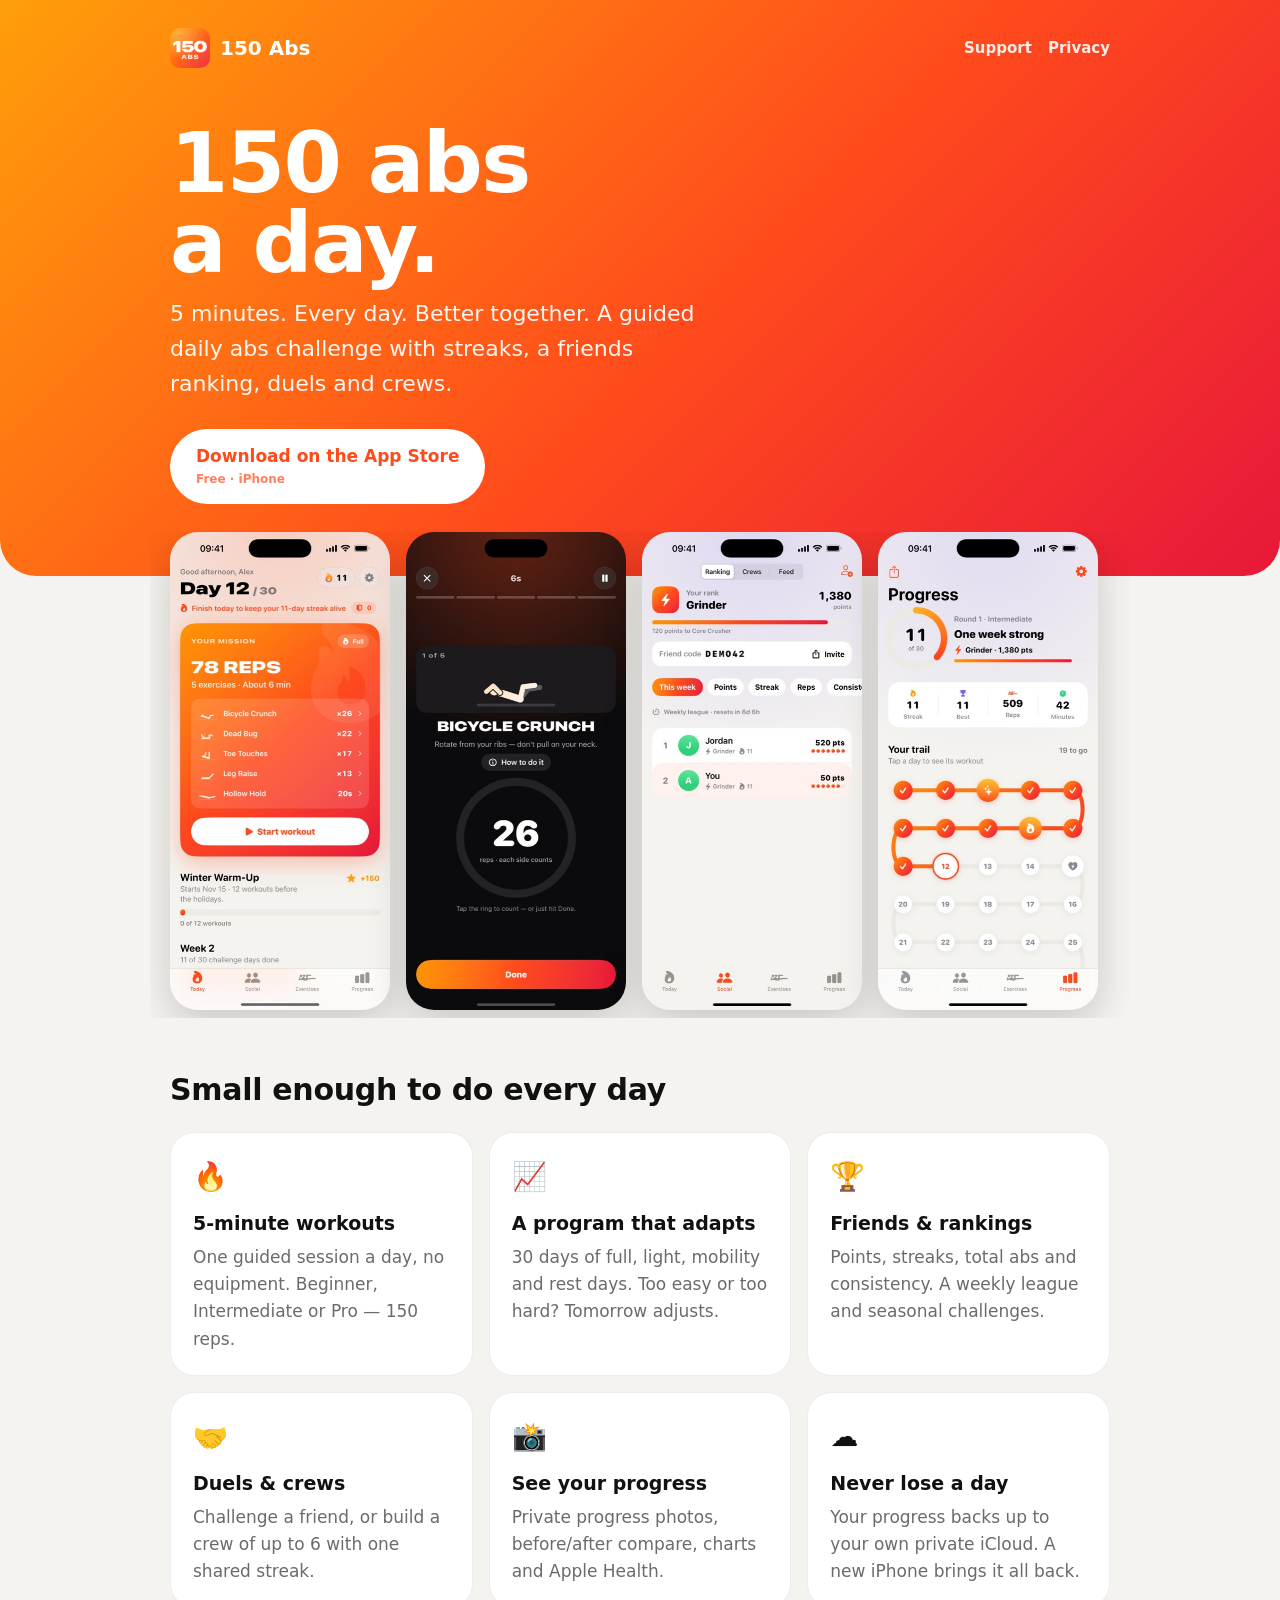
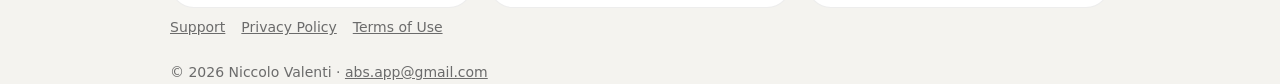
==== index.html @ eadb35bd "150 Abs website: landing, privacy, terms, support Co-Authored-By: Claude Opus 5.5 <noreply@anthropic" ====
<!doctype html>
<html lang="en"><head><meta charset="utf-8"><meta name="viewport" content="width=device-width, initial-scale=1">
<title>150 Abs: Daily Abs Challenge</title>
<meta name="description" content="5 minutes of abs a day, with friends. Keep your streak, climb the ranking, build a crew.">
<meta property="og:title" content="150 Abs: Daily Abs Challenge"><meta property="og:description" content="5 minutes of abs a day, with friends."><meta property="og:image" content="img/1_today.jpg">
<link rel="icon" href="img/icon.png"><link rel="apple-touch-icon" href="img/icon.png"><link rel="stylesheet" href="style.css"></head>
<body>
<header class="hero"><div class="wrap">
<nav><a class="brand" href="./"><img src="img/icon.png" alt="">150 Abs</a><div class="links"><a href="support.html">Support</a><a href="privacy.html">Privacy</a></div></nav>
<h1>150 abs<br>a day.</h1>
<p class="lead">5 minutes. Every day. Better together. A guided daily abs challenge with streaks, a friends ranking, duels and crews.</p>
<a class="cta" href="https://apps.apple.com/app/id6832132004">Download on the App Store<small>Free · iPhone</small></a>
</div></header>
<div class="shots">
<img src="img/1_today.jpg" alt="Today's mission: 78 reps, 5 exercises, about 6 minutes">
<img src="img/2_workout.jpg" alt="Guided workout with an animated exercise and rep counter">
<img src="img/3_ranking.jpg" alt="Friends ranking with weekly league">
<img src="img/6_progress.jpg" alt="Progress: streak, points and the 30-day trail">
</div>
<main class="wrap">
<section><h2>Small enough to do every day</h2><div class="grid">
<div class="card"><div class="ico">🔥</div><h3>5-minute workouts</h3><p>One guided session a day, no equipment. Beginner, Intermediate or Pro — 150 reps.</p></div>
<div class="card"><div class="ico">📈</div><h3>A program that adapts</h3><p>30 days of full, light, mobility and rest days. Too easy or too hard? Tomorrow adjusts.</p></div>
<div class="card"><div class="ico">🏆</div><h3>Friends &amp; rankings</h3><p>Points, streaks, total abs and consistency. A weekly league and seasonal challenges.</p></div>
<div class="card"><div class="ico">🤝</div><h3>Duels &amp; crews</h3><p>Challenge a friend, or build a crew of up to 6 with one shared streak.</p></div>
<div class="card"><div class="ico">📸</div><h3>See your progress</h3><p>Private progress photos, before/after compare, charts and Apple Health.</p></div>
<div class="card"><div class="ico">☁️</div><h3>Never lose a day</h3><p>Your progress backs up to your own private iCloud. A new iPhone brings it all back.</p></div>
</div></section>
</main>
<footer class="wrap"><a href="support.html">Support</a><a href="privacy.html">Privacy Policy</a><a href="terms.html">Terms of Use</a><br><br>© 2026 Niccolo Valenti · <a href="mailto:abs.app@gmail.com">abs.app@gmail.com</a></footer>
</body></html>
---- style.css ----
:root{--ember:#FF4A1C;--amber:#FF9F0A;--bg:#F4F3EF;--surface:#fff;--text:#111;--muted:#6b6b6b;--stroke:rgba(0,0,0,.07)}
@media (prefers-color-scheme:dark){:root{--bg:#0B0B0D;--surface:#17171B;--text:#f4f4f4;--muted:#9a9aa0;--stroke:rgba(255,255,255,.08)}}
*{box-sizing:border-box}html{-webkit-text-size-adjust:100%}
body{margin:0;background:var(--bg);color:var(--text);font:17px/1.6 -apple-system,BlinkMacSystemFont,"SF Pro Text",system-ui,sans-serif}
a{color:var(--ember)}
.wrap{max-width:980px;margin:0 auto;padding:0 20px}
header.hero{background:linear-gradient(135deg,var(--amber),var(--ember) 55%,#E8173A);color:#fff;padding:28px 0 72px;border-radius:0 0 36px 36px}
nav{display:flex;align-items:center;justify-content:space-between;gap:12px}
nav .brand{display:flex;align-items:center;gap:10px;font-weight:900;font-size:20px;color:#fff;text-decoration:none}
nav .brand img{width:40px;height:40px;border-radius:10px}
nav .links a{color:#fff;opacity:.9;text-decoration:none;margin-left:16px;font-weight:600;font-size:15px}
.hero h1{font-size:clamp(44px,9vw,84px);line-height:.95;margin:56px 0 12px;font-weight:900;letter-spacing:-.02em}
.hero p.lead{font-size:clamp(18px,3vw,22px);max-width:560px;opacity:.95;margin:0 0 28px}
.cta{display:inline-block;background:#fff;color:var(--ember);font-weight:800;padding:14px 26px;border-radius:999px;text-decoration:none}
.cta small{display:block;font-weight:600;font-size:12px;opacity:.7}
.shots{display:flex;gap:16px;overflow-x:auto;padding:0 20px 8px;margin:-44px auto 0;max-width:980px;scroll-snap-type:x mandatory}
.shots img{width:220px;flex:0 0 auto;border-radius:28px;box-shadow:0 14px 40px rgba(0,0,0,.18);scroll-snap-align:center}
section{padding:48px 0 8px}
h2{font-size:30px;font-weight:900;margin:0 0 18px;letter-spacing:-.01em}
.grid{display:grid;grid-template-columns:repeat(auto-fit,minmax(240px,1fr));gap:16px}
.card{background:var(--surface);border:1px solid var(--stroke);border-radius:24px;padding:22px}
.card h3{margin:0 0 6px;font-size:19px}.card p{margin:0;color:var(--muted)}
.card .ico{font-size:28px;margin-bottom:8px}
footer{padding:48px 0 60px;color:var(--muted);font-size:14px}
footer a{color:var(--muted);margin-right:16px}
.doc{background:var(--surface);border:1px solid var(--stroke);border-radius:24px;padding:28px 26px;margin:32px auto 0;max-width:760px}
.doc h1{font-size:36px;font-weight:900;margin:0 0 4px}.doc h2{font-size:21px;margin:28px 0 8px}
.doc .date{color:var(--muted);margin:0 0 18px}
.top{background:linear-gradient(135deg,var(--amber),var(--ember) 55%,#E8173A);padding:18px 0}
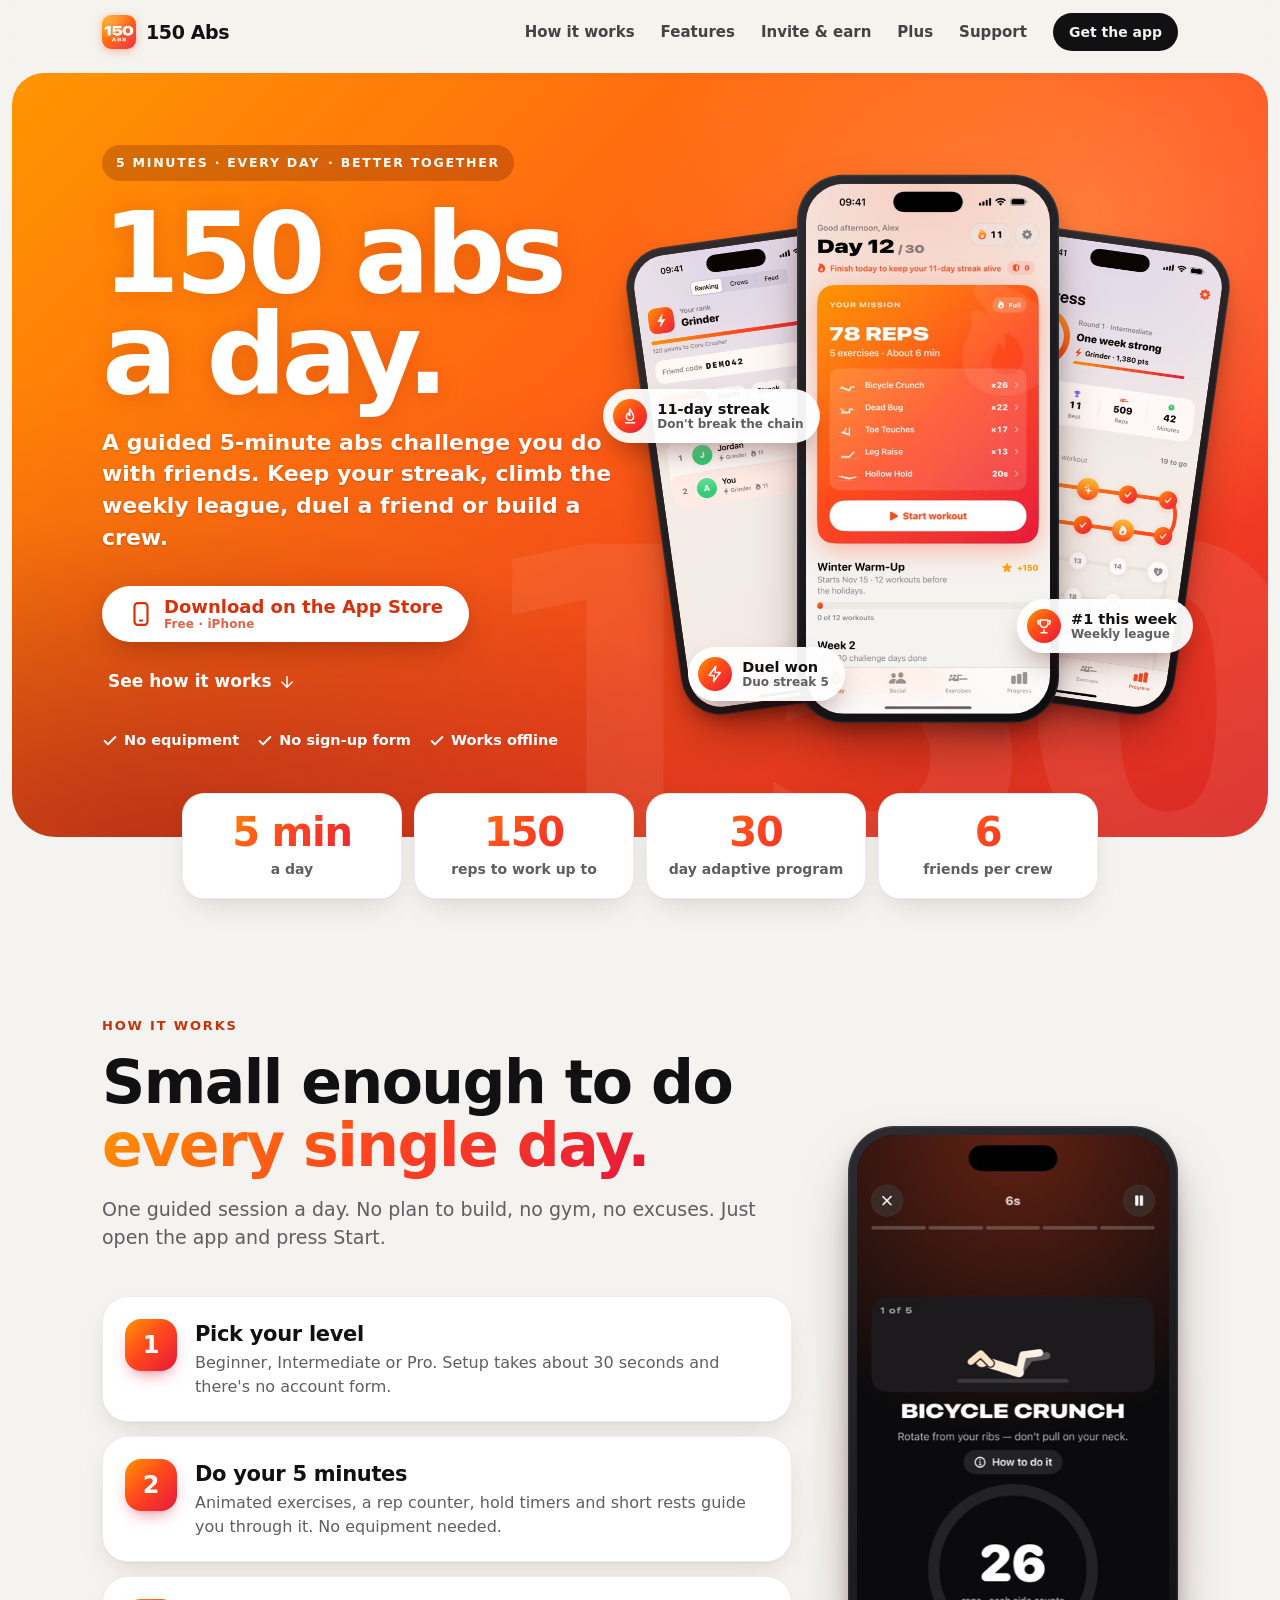
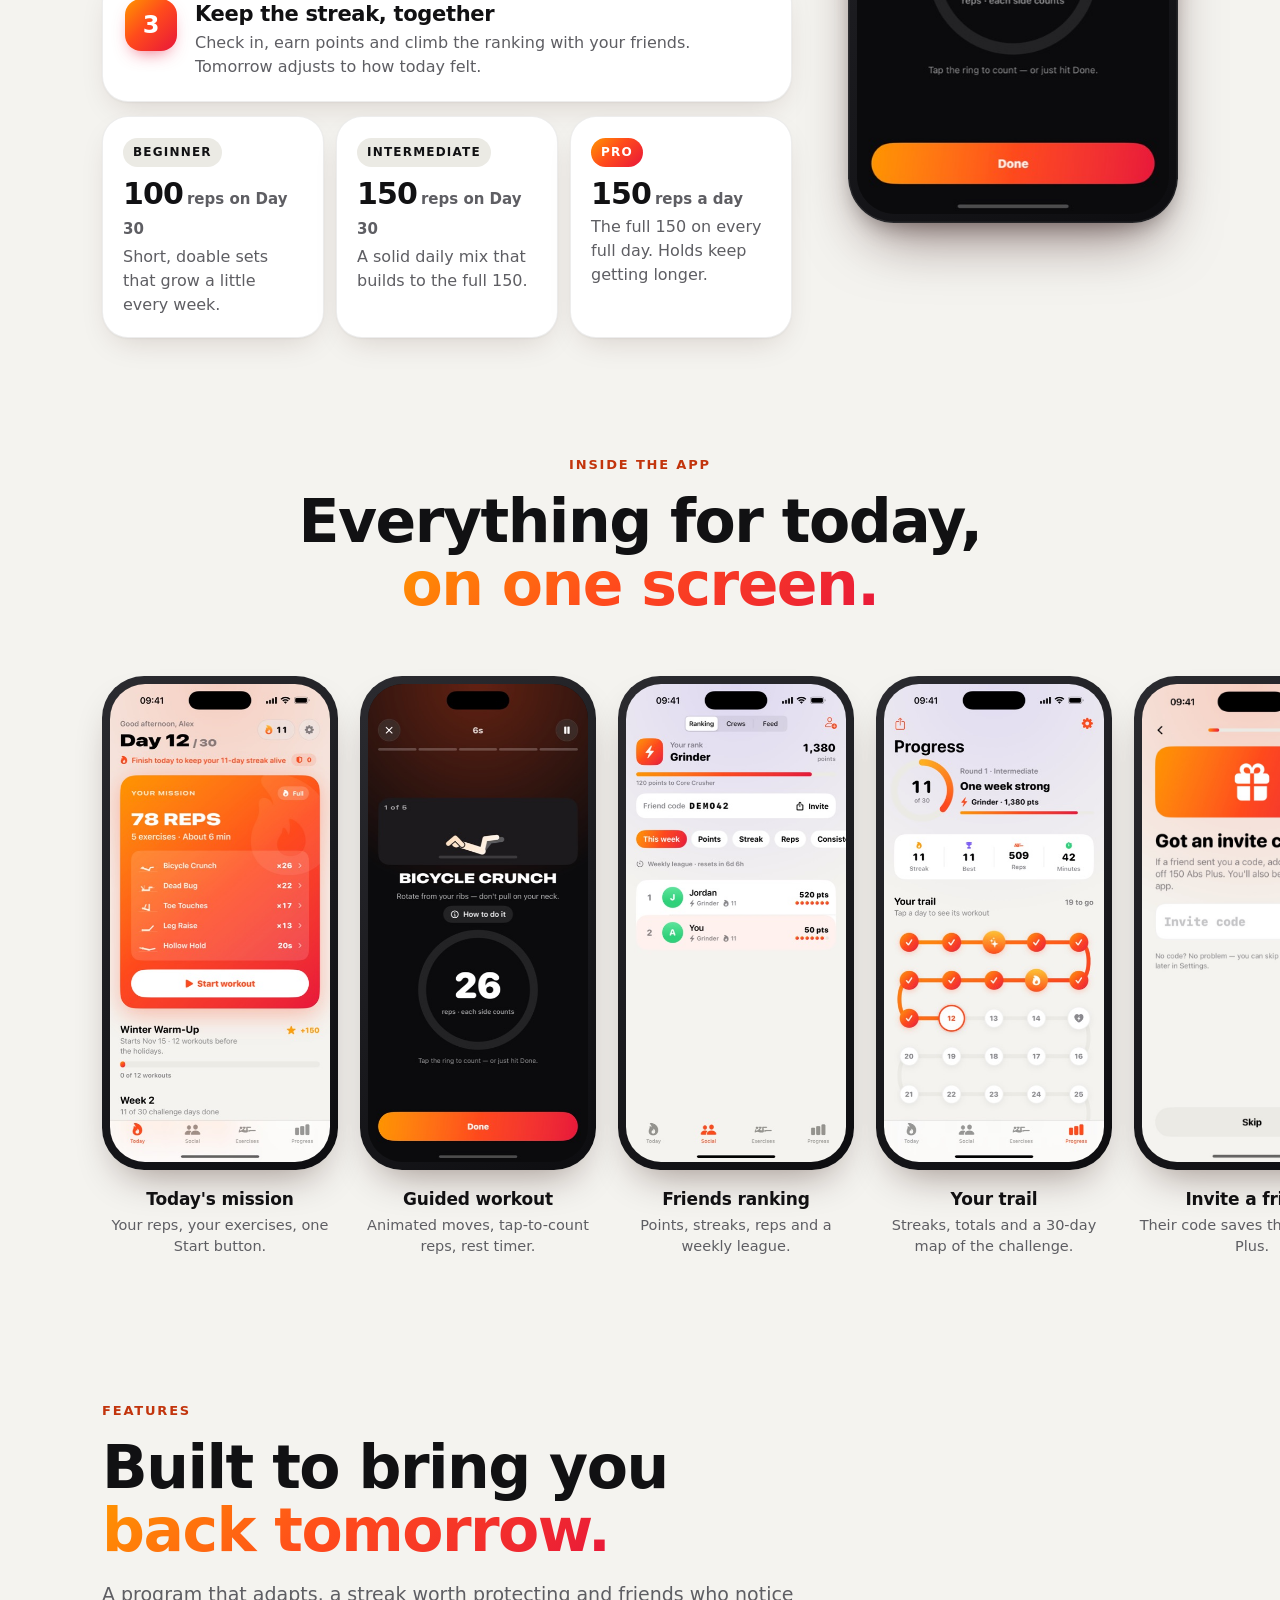
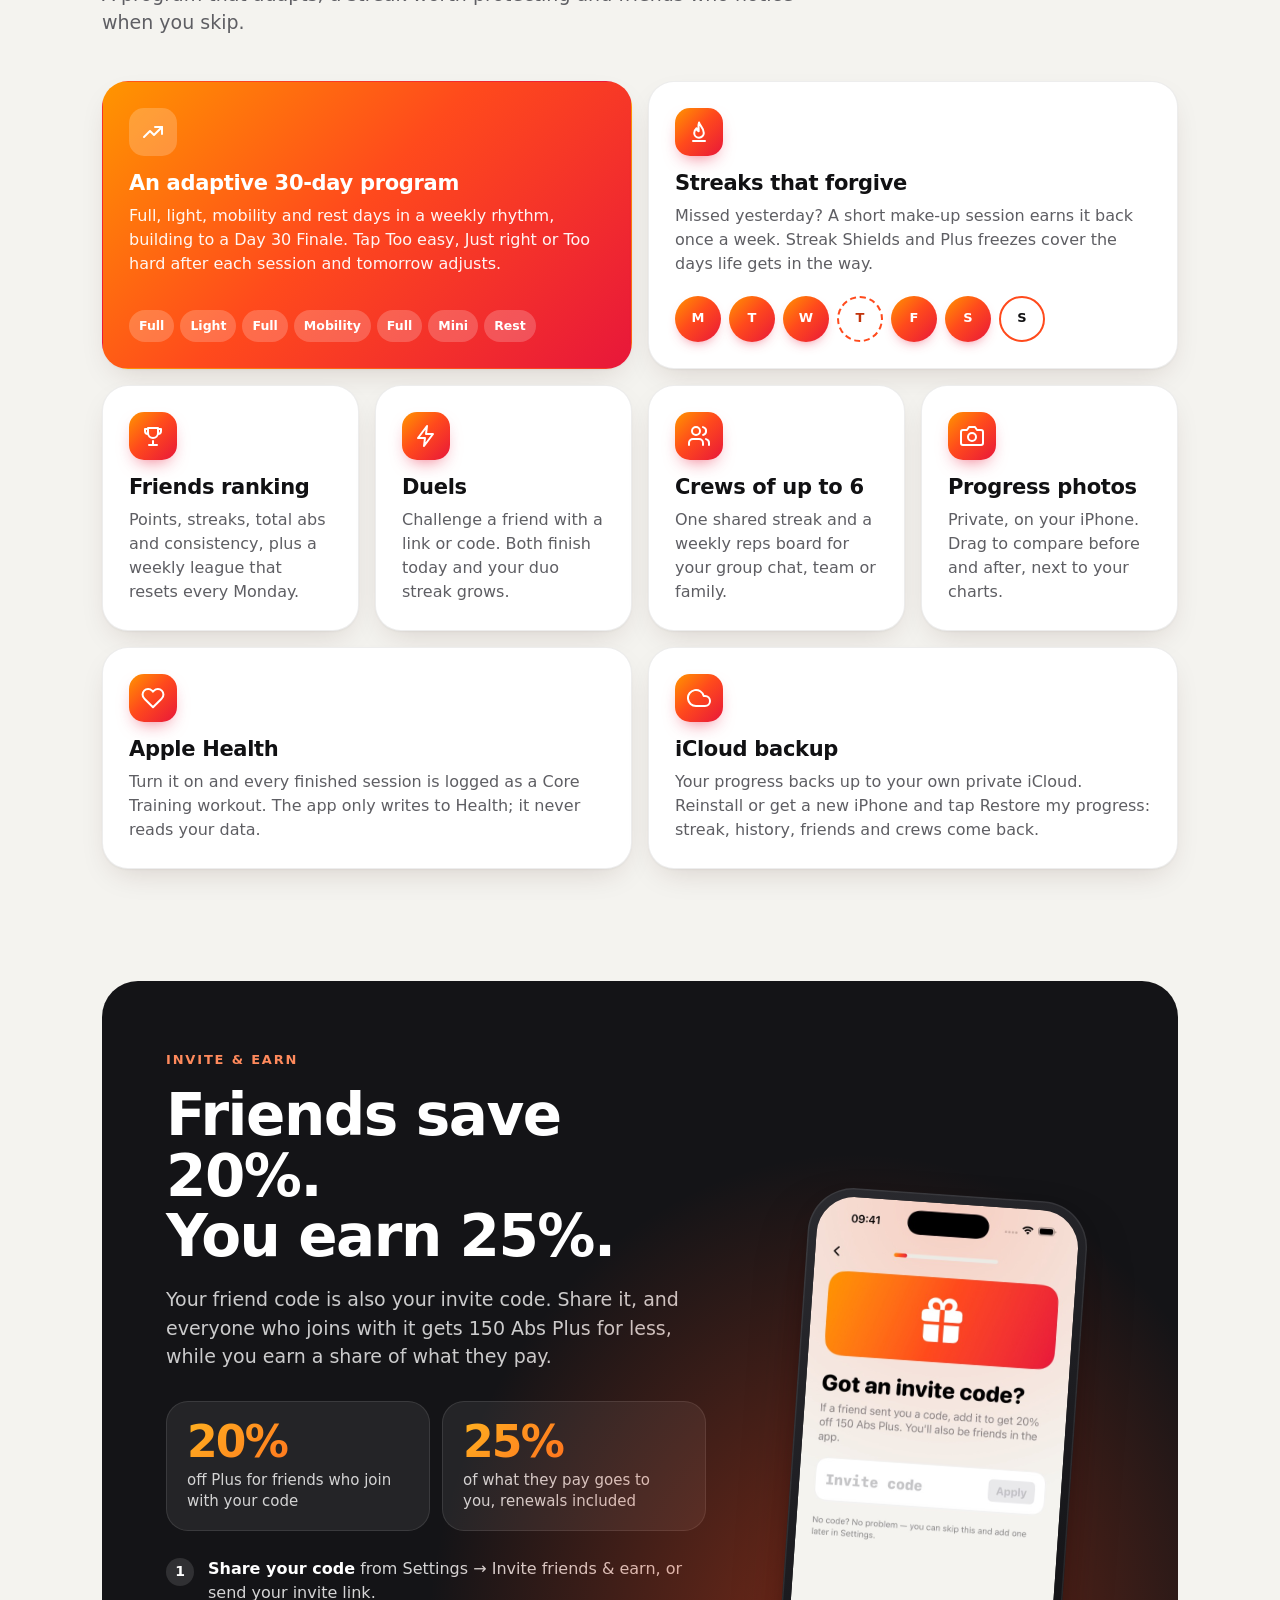
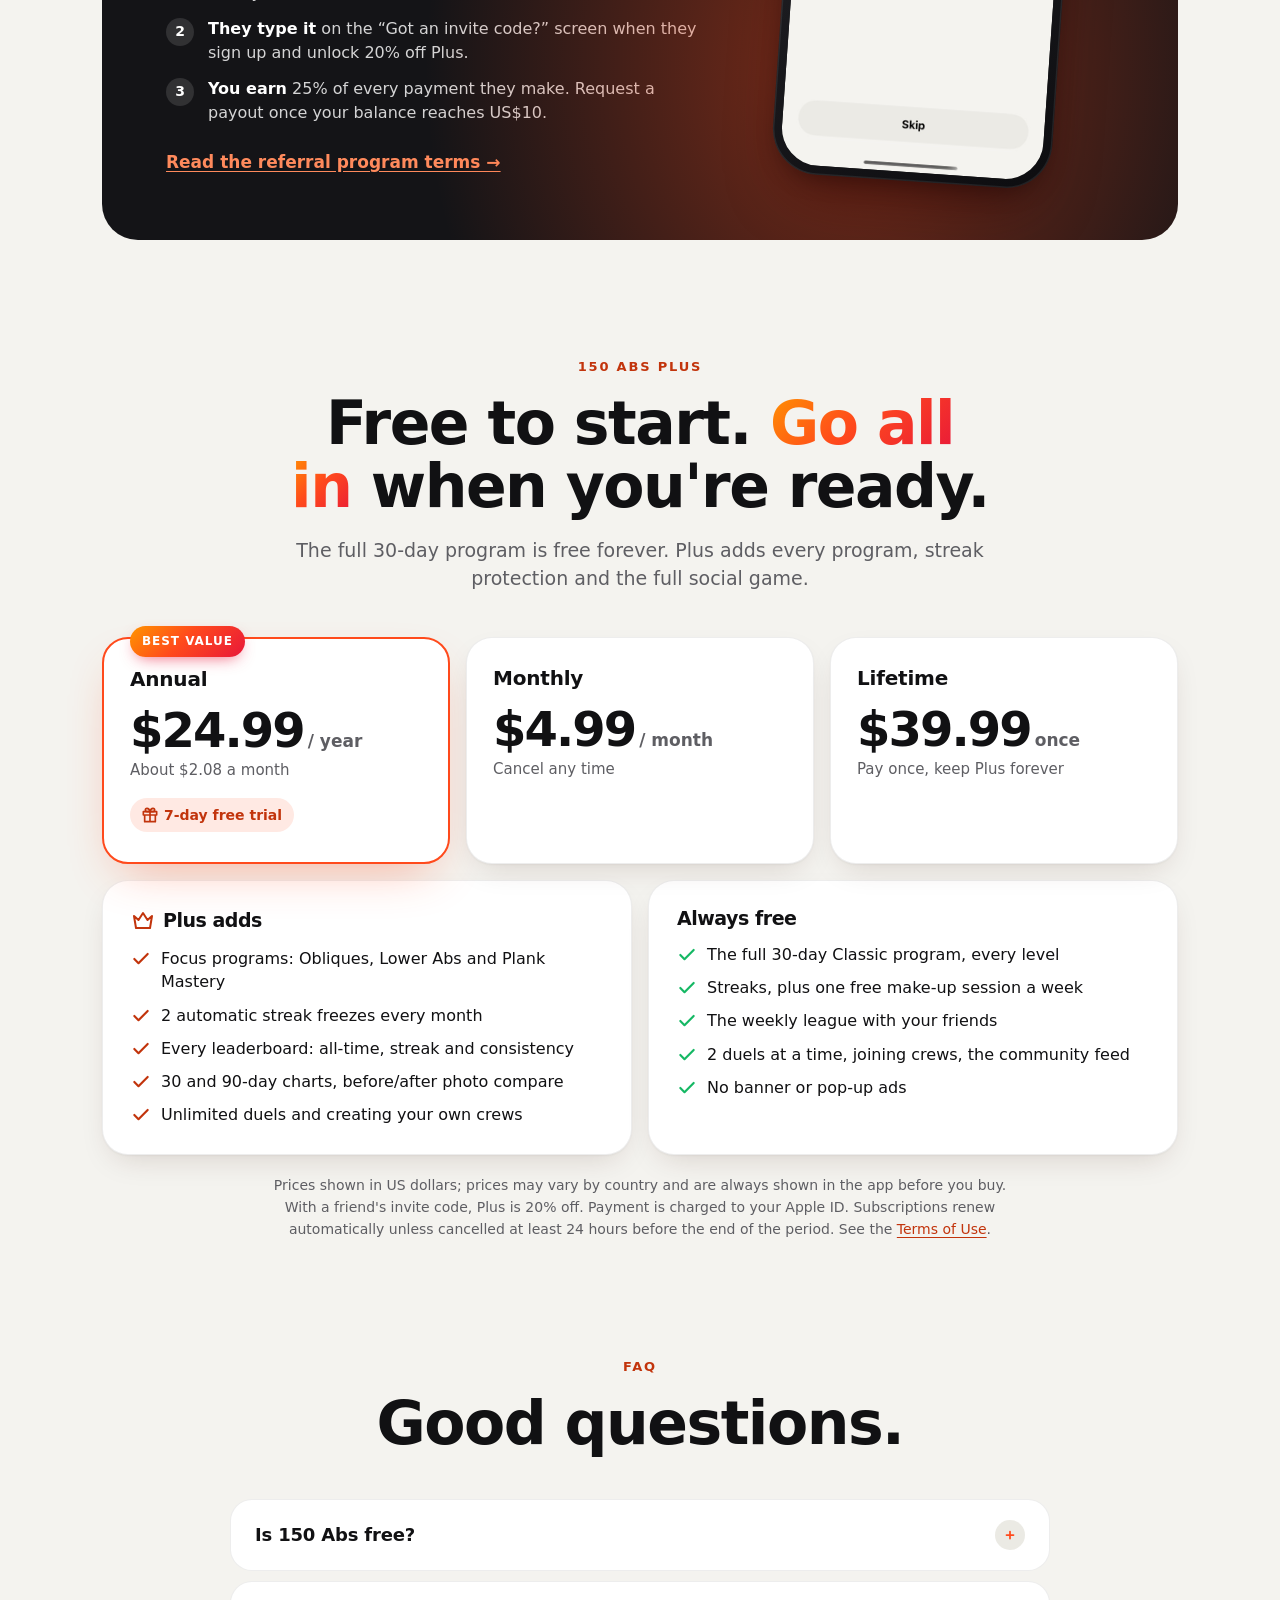
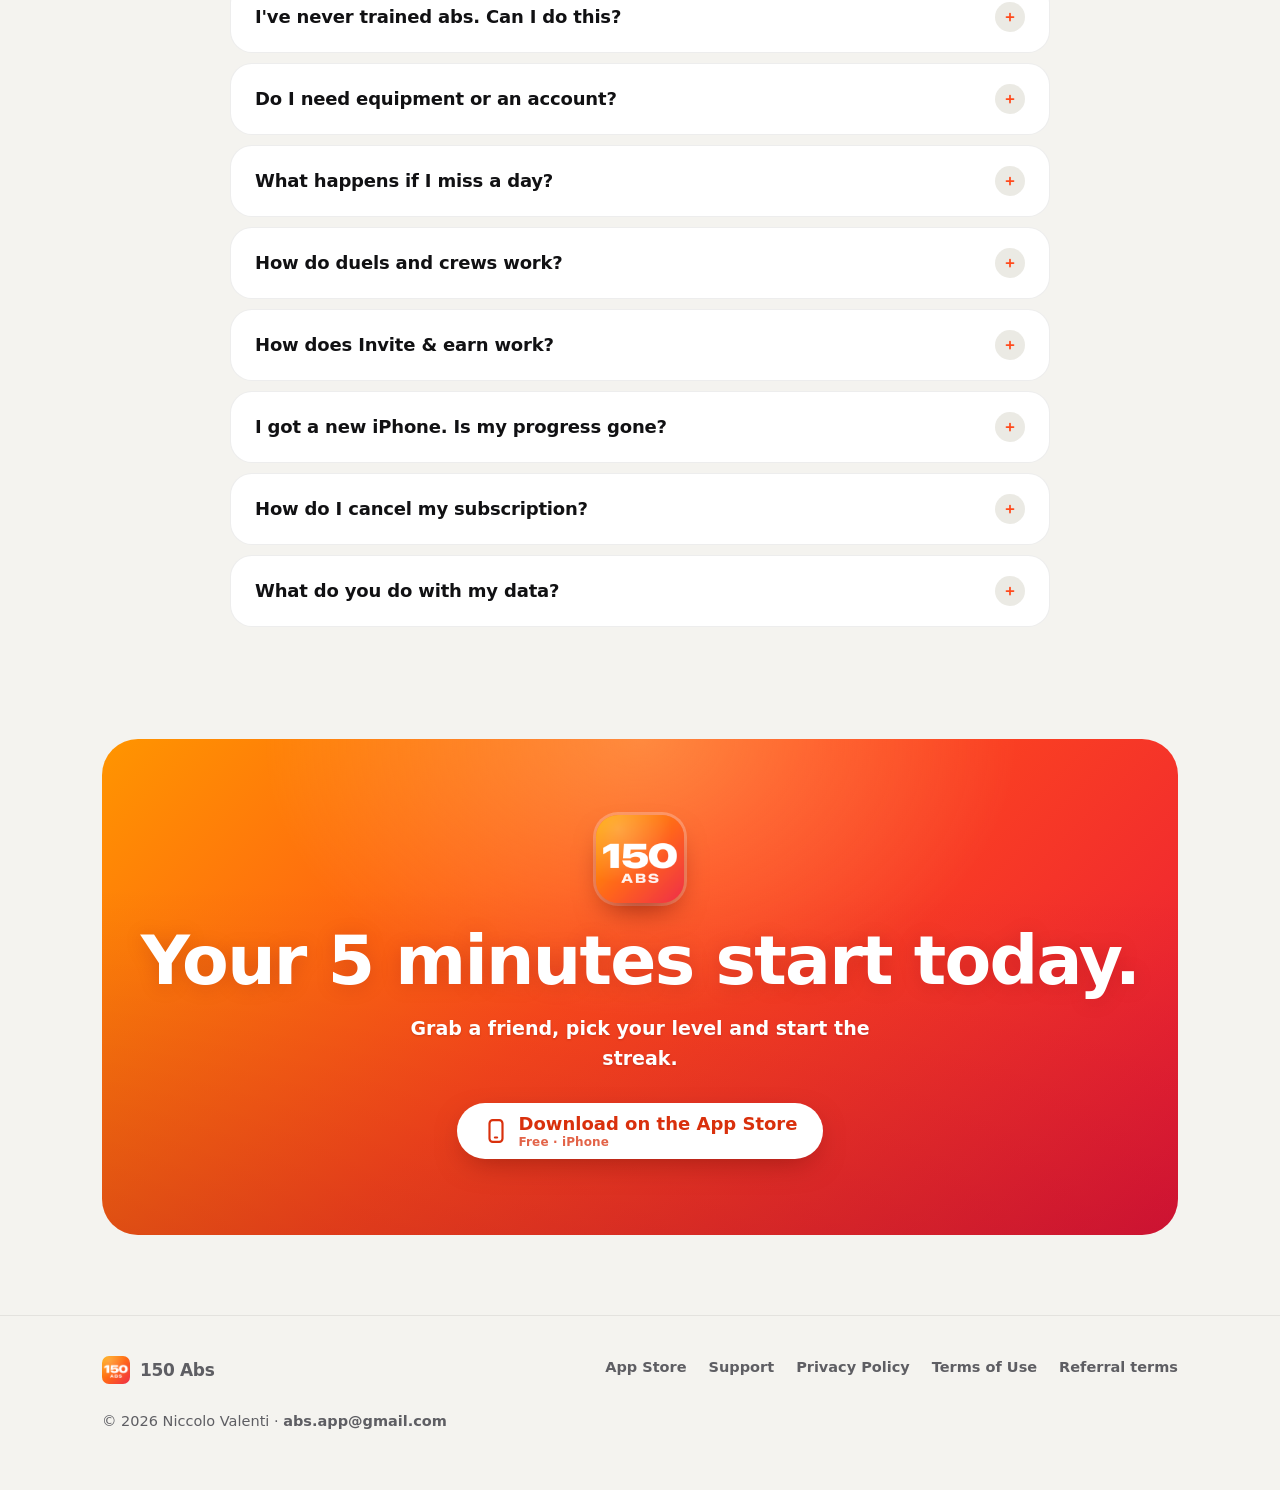
==== commit 31f83eb8: "New 150 Abs website: landing redesign, invite pages, Cloudflare Pages config Co-Authored-By: Claude " ====
--- a/index.html
+++ b/index.html
@@ -1,31 +1,323 @@
 <!doctype html>
-<html lang="en"><head><meta charset="utf-8"><meta name="viewport" content="width=device-width, initial-scale=1">
-<title>150 Abs: Daily Abs Challenge</title>
-<meta name="description" content="5 minutes of abs a day, with friends. Keep your streak, climb the ranking, build a crew.">
-<meta property="og:title" content="150 Abs: Daily Abs Challenge"><meta property="og:description" content="5 minutes of abs a day, with friends."><meta property="og:image" content="img/1_today.jpg">
-<link rel="icon" href="img/icon.png"><link rel="apple-touch-icon" href="img/icon.png"><link rel="stylesheet" href="style.css"></head>
+<html lang="en">
+<head>
+<meta charset="utf-8">
+<meta name="viewport" content="width=device-width, initial-scale=1, viewport-fit=cover">
+<title>150 Abs: 5-minute daily abs challenge with friends</title>
+<meta name="description" content="150 abs a day in 5 minutes. A guided daily abs challenge for iPhone with streaks, a friends ranking, a weekly league, duels and crews of up to 6.">
+<meta name="apple-itunes-app" content="app-id=6832132004">
+<meta name="theme-color" content="#FF4A1C">
+<meta name="color-scheme" content="light dark">
+<link rel="canonical" href="./">
+<meta property="og:type" content="website">
+<meta property="og:site_name" content="150 Abs">
+<meta property="og:title" content="150 Abs: 5 minutes a day, better together">
+<meta property="og:description" content="A guided 5-minute abs challenge with streaks, a friends ranking, duels and crews. Free on iPhone.">
+<meta property="og:image" content="https://crazypuzzle97.github.io/150abs/img/og.jpg">
+<meta property="og:image:width" content="1200">
+<meta property="og:image:height" content="630">
+<meta property="og:image:alt" content="150 Abs: 150 abs a day, 5 minutes, with friends">
+<meta name="twitter:card" content="summary_large_image">
+<meta name="twitter:title" content="150 Abs: 5 minutes a day, better together">
+<meta name="twitter:description" content="A guided 5-minute abs challenge with streaks, a friends ranking, duels and crews. Free on iPhone.">
+<meta name="twitter:image" content="https://crazypuzzle97.github.io/150abs/img/og.jpg">
+<link rel="icon" href="favicon.ico" sizes="any">
+<link rel="icon" type="image/png" sizes="32x32" href="img/favicon-32.png">
+<link rel="apple-touch-icon" href="img/apple-touch-icon.png">
+<link rel="stylesheet" href="style.css">
+<script>document.documentElement.classList.add('js')</script>
+</head>
 <body>
-<header class="hero"><div class="wrap">
-<nav><a class="brand" href="./"><img src="img/icon.png" alt="">150 Abs</a><div class="links"><a href="support.html">Support</a><a href="privacy.html">Privacy</a></div></nav>
-<h1>150 abs<br>a day.</h1>
-<p class="lead">5 minutes. Every day. Better together. A guided daily abs challenge with streaks, a friends ranking, duels and crews.</p>
-<a class="cta" href="https://apps.apple.com/app/id6832132004">Download on the App Store<small>Free · iPhone</small></a>
-</div></header>
-<div class="shots">
-<img src="img/1_today.jpg" alt="Today's mission: 78 reps, 5 exercises, about 6 minutes">
-<img src="img/2_workout.jpg" alt="Guided workout with an animated exercise and rep counter">
-<img src="img/3_ranking.jpg" alt="Friends ranking with weekly league">
-<img src="img/6_progress.jpg" alt="Progress: streak, points and the 30-day trail">
-</div>
-<main class="wrap">
-<section><h2>Small enough to do every day</h2><div class="grid">
-<div class="card"><div class="ico">🔥</div><h3>5-minute workouts</h3><p>One guided session a day, no equipment. Beginner, Intermediate or Pro — 150 reps.</p></div>
-<div class="card"><div class="ico">📈</div><h3>A program that adapts</h3><p>30 days of full, light, mobility and rest days. Too easy or too hard? Tomorrow adjusts.</p></div>
-<div class="card"><div class="ico">🏆</div><h3>Friends &amp; rankings</h3><p>Points, streaks, total abs and consistency. A weekly league and seasonal challenges.</p></div>
-<div class="card"><div class="ico">🤝</div><h3>Duels &amp; crews</h3><p>Challenge a friend, or build a crew of up to 6 with one shared streak.</p></div>
-<div class="card"><div class="ico">📸</div><h3>See your progress</h3><p>Private progress photos, before/after compare, charts and Apple Health.</p></div>
-<div class="card"><div class="ico">☁️</div><h3>Never lose a day</h3><p>Your progress backs up to your own private iCloud. A new iPhone brings it all back.</p></div>
-</div></section>
+<a class="skip" href="#main">Skip to content</a>
+
+<svg width="0" height="0" style="position:absolute" aria-hidden="true" focusable="false">
+  <symbol id="i-flame" viewBox="0 0 24 24"><path d="M12 2.5c.6 3.2 4.8 5.4 4.8 10.4A4.8 4.8 0 0 1 12 17.7a4.8 4.8 0 0 1-4.8-4.8c0-2.2 1.2-3.7 2.3-4.7.2 1.6 1 2.6 2.2 3 .1-3.4-.8-5.9.3-8.7Z"/><path d="M6 21h12"/></symbol>
+  <symbol id="i-trend" viewBox="0 0 24 24"><path d="m3 17 6-6 4 4 8-8"/><path d="M14 7h7v7"/></symbol>
+  <symbol id="i-trophy" viewBox="0 0 24 24"><path d="M8 21h8M12 17v4M7 4h10v5a5 5 0 0 1-10 0V4Z"/><path d="M17 5h3v2a3 3 0 0 1-3 3M7 5H4v2a3 3 0 0 0 3 3"/></symbol>
+  <symbol id="i-bolt" viewBox="0 0 24 24"><path d="M13 2 4 14h7l-1 8 9-12h-7l1-8Z"/></symbol>
+  <symbol id="i-users" viewBox="0 0 24 24"><path d="M16 21v-2a4 4 0 0 0-4-4H6a4 4 0 0 0-4 4v2"/><circle cx="9" cy="7" r="4"/><path d="M22 21v-2a4 4 0 0 0-3-3.9M16 3.1a4 4 0 0 1 0 7.8"/></symbol>
+  <symbol id="i-camera" viewBox="0 0 24 24"><path d="M23 19a2 2 0 0 1-2 2H3a2 2 0 0 1-2-2V8a2 2 0 0 1 2-2h4l2-3h6l2 3h4a2 2 0 0 1 2 2Z"/><circle cx="12" cy="13" r="4"/></symbol>
+  <symbol id="i-heart" viewBox="0 0 24 24"><path d="M20.8 4.6a5.5 5.5 0 0 0-7.8 0L12 5.7l-1-1.1a5.5 5.5 0 0 0-7.8 7.8l1 1.1 7.8 7.7 7.8-7.7 1-1.1a5.5 5.5 0 0 0 0-7.8Z"/></symbol>
+  <symbol id="i-cloud" viewBox="0 0 24 24"><path d="M18 10h-1.3A8 8 0 1 0 9 20h9a5 5 0 0 0 0-10Z"/></symbol>
+  <symbol id="i-check" viewBox="0 0 24 24"><path d="M20 6 9 17l-5-5"/></symbol>
+  <symbol id="i-gift" viewBox="0 0 24 24"><path d="M20 12v10H4V12M2 7h20v5H2zM12 22V7"/><path d="M12 7H7.5a2.5 2.5 0 0 1 0-5C11 2 12 7 12 7ZM12 7h4.5a2.5 2.5 0 0 0 0-5C13 2 12 7 12 7Z"/></symbol>
+  <symbol id="i-crown" viewBox="0 0 24 24"><path d="m3 7 4.5 4L12 4l4.5 7L21 7l-2 12H5L3 7Z"/></symbol>
+  <symbol id="i-arrow" viewBox="0 0 24 24"><path d="M12 5v14M5 12l7 7 7-7"/></symbol>
+  <symbol id="i-phone" viewBox="0 0 24 24"><rect x="6" y="2" width="12" height="20" rx="3"/><path d="M11 18h2"/></symbol>
+</svg>
+
+<header class="nav" id="top">
+  <div class="wrap">
+    <a class="brand" href="./" aria-label="150 Abs home"><img src="img/icon.png" alt="" width="34" height="34">150 Abs</a>
+    <nav class="nav-links" aria-label="Main">
+      <a class="hide-m" href="#how">How it works</a>
+      <a class="hide-m" href="#features">Features</a>
+      <a class="hide-m" href="#invite">Invite &amp; earn</a>
+      <a class="hide-m" href="#plus">Plus</a>
+      <a href="support.html">Support</a>
+      <a class="btn-sm" href="https://apps.apple.com/app/id6832132004">Get the app</a>
+    </nav>
+  </div>
+</header>
+
+<main id="main">
+  <section class="hero" aria-labelledby="hero-title">
+    <div class="wrap">
+      <div class="hero-copy">
+        <span class="eyebrow">5 minutes · Every day<span class="hide-xs"> · Better together</span></span>
+        <h1 id="hero-title">150 abs<br>a day.</h1>
+        <p class="lead">A guided 5-minute abs challenge you do with friends. Keep your streak, climb the weekly league, duel a friend or build a crew.</p>
+        <div class="ctas">
+          <a class="btn btn-white" href="https://apps.apple.com/app/id6832132004">
+            <svg class="ico" aria-hidden="true"><use href="#i-phone"/></svg>
+            <span class="stack">Download on the App Store<span class="sub">Free · iPhone</span></span>
+          </a>
+          <a class="link-light" href="#how">See how it works <svg class="ico" style="width:18px;height:18px" aria-hidden="true"><use href="#i-arrow"/></svg></a>
+        </div>
+        <p class="fine">
+          <span><svg class="ico" aria-hidden="true"><use href="#i-check"/></svg>No equipment</span>
+          <span><svg class="ico" aria-hidden="true"><use href="#i-check"/></svg>No sign-up form</span>
+          <span><svg class="ico" aria-hidden="true"><use href="#i-check"/></svg>Works offline</span>
+        </p>
+      </div>
+      <div class="phones" role="img" aria-label="Three iPhone screens from 150 Abs: today's mission of 78 reps, the friends ranking, and the 30-day progress trail">
+        <div class="phone p2"><img src="img/3_ranking.jpg" alt="" width="414" height="900"></div>
+        <div class="phone p3"><img src="img/6_progress.jpg" alt="" width="414" height="900"></div>
+        <div class="phone p1"><img src="img/1_today.jpg" alt="" width="414" height="900" fetchpriority="high"></div>
+        <div class="chip c1" aria-hidden="true"><span class="dot"><svg class="ico"><use href="#i-flame"/></svg></span><span><b>11-day streak</b><small>Don't break the chain</small></span></div>
+        <div class="chip c2" aria-hidden="true"><span class="dot"><svg class="ico"><use href="#i-trophy"/></svg></span><span><b>#1 this week</b><small>Weekly league</small></span></div>
+        <div class="chip c3" aria-hidden="true"><span class="dot"><svg class="ico"><use href="#i-bolt"/></svg></span><span><b>Duel won</b><small>Duo streak 5</small></span></div>
+      </div>
+    </div>
+  </section>
+
+  <div class="stats" role="list" aria-label="150 Abs at a glance">
+    <div class="stat" role="listitem"><b>5 min</b><span>a day</span></div>
+    <div class="stat" role="listitem"><b>150</b><span>reps to work up to</span></div>
+    <div class="stat" role="listitem"><b>30</b><span>day adaptive program</span></div>
+    <div class="stat" role="listitem"><b>6</b><span>friends per crew</span></div>
+  </div>
+
+  <section id="how" aria-labelledby="how-title">
+    <div class="wrap how">
+      <div>
+        <div class="section-head reveal">
+          <span class="kicker">How it works</span>
+          <h2 id="how-title">Small enough to do <span class="grad">every single day.</span></h2>
+          <p>One guided session a day. No plan to build, no gym, no excuses. Just open the app and press Start.</p>
+        </div>
+        <ol class="steps">
+          <li class="card reveal"><span class="num" aria-hidden="true">1</span><div><h3>Pick your level</h3><p>Beginner, Intermediate or Pro. Setup takes about 30 seconds and there's no account form.</p></div></li>
+          <li class="card reveal"><span class="num" aria-hidden="true">2</span><div><h3>Do your 5 minutes</h3><p>Animated exercises, a rep counter, hold timers and short rests guide you through it. No equipment needed.</p></div></li>
+          <li class="card reveal"><span class="num" aria-hidden="true">3</span><div><h3>Keep the streak, together</h3><p>Check in, earn points and climb the ranking with your friends. Tomorrow adjusts to how today felt.</p></div></li>
+        </ol>
+        <div class="levels" role="list" aria-label="Levels">
+          <div class="level card reveal" role="listitem"><span class="tag">Beginner</span><b>100<small>reps on Day 30</small></b><p>Short, doable sets that grow a little every week.</p></div>
+          <div class="level card reveal" role="listitem"><span class="tag">Intermediate</span><b>150<small>reps on Day 30</small></b><p>A solid daily mix that builds to the full 150.</p></div>
+          <div class="level card pro reveal" role="listitem"><span class="tag">Pro</span><b>150<small>reps a day</small></b><p>The full 150 on every full day. Holds keep getting longer.</p></div>
+        </div>
+      </div>
+      <div class="how-phone reveal">
+        <div class="phone"><img src="img/2_workout.jpg" alt="Workout screen: Bicycle Crunch, exercise 1 of 5, with an animated figure and a ring counting 26 reps" width="414" height="900" loading="lazy"></div>
+      </div>
+    </div>
+  </section>
+
+  <section id="screens" aria-labelledby="screens-title">
+    <div class="wrap">
+      <div class="section-head center reveal">
+        <span class="kicker">Inside the app</span>
+        <h2 id="screens-title">Everything for today, <span class="grad">on one screen.</span></h2>
+      </div>
+    </div>
+    <div class="gallery" tabindex="0" role="region" aria-label="App screenshots, scroll horizontally">
+      <figure><div class="phone"><img src="img/1_today.jpg" alt="Today screen: Day 12 of 30, an 11-day streak and today's mission of 78 reps across 5 exercises, about 6 minutes" width="414" height="900" loading="lazy"></div><figcaption><b>Today's mission</b><span>Your reps, your exercises, one Start button.</span></figcaption></figure>
+      <figure><div class="phone"><img src="img/2_workout.jpg" alt="Guided workout: Bicycle Crunch with a 26-rep counter ring and a Done button" width="414" height="900" loading="lazy"></div><figcaption><b>Guided workout</b><span>Animated moves, tap-to-count reps, rest timer.</span></figcaption></figure>
+      <figure><div class="phone"><img src="img/3_ranking.jpg" alt="Social tab: your rank Grinder with 1,380 points, a friend code and this week's league with Jordan in first place" width="414" height="900" loading="lazy"></div><figcaption><b>Friends ranking</b><span>Points, streaks, reps and a weekly league.</span></figcaption></figure>
+      <figure><div class="phone"><img src="img/6_progress.jpg" alt="Progress screen: day 11 of 30, streak 11, 509 reps, 42 minutes and a winding 30-day trail" width="414" height="900" loading="lazy"></div><figcaption><b>Your trail</b><span>Streaks, totals and a 30-day map of the challenge.</span></figcaption></figure>
+      <figure><div class="phone"><img src="img/5_invite.jpg" alt="Onboarding screen titled Got an invite code? that offers 20% off 150 Abs Plus with a friend's code" width="600" height="1304" loading="lazy"></div><figcaption><b>Invite a friend</b><span>Their code saves them 20% on Plus.</span></figcaption></figure>
+      <figure><div class="phone"><img src="img/7_plus.jpg" alt="150 Abs Plus screen: Go all in, with every program, streak protection, the full ranking and before and after photos" width="600" height="1304" loading="lazy"></div><figcaption><b>150 Abs Plus</b><span>Every program and the full social game.</span></figcaption></figure>
+    </div>
+  </section>
+
+  <section id="features" aria-labelledby="features-title">
+    <div class="wrap">
+      <div class="section-head reveal">
+        <span class="kicker">Features</span>
+        <h2 id="features-title">Built to bring you <span class="grad">back tomorrow.</span></h2>
+        <p>A program that adapts, a streak worth protecting and friends who notice when you skip.</p>
+      </div>
+      <div class="bento">
+        <article class="feat card hl wide reveal">
+          <span class="fi" aria-hidden="true"><svg class="ico"><use href="#i-trend"/></svg></span>
+          <h3>An adaptive 30-day program</h3>
+          <p>Full, light, mobility and rest days in a weekly rhythm, building to a Day 30 Finale. Tap Too easy, Just right or Too hard after each session and tomorrow adjusts.</p>
+          <div class="rhythm" aria-label="Weekly rhythm"><span>Full</span><span>Light</span><span>Full</span><span>Mobility</span><span>Full</span><span>Mini</span><span>Rest</span></div>
+        </article>
+        <article class="feat card wide reveal">
+          <span class="fi" aria-hidden="true"><svg class="ico"><use href="#i-flame"/></svg></span>
+          <h3>Streaks that forgive</h3>
+          <p>Missed yesterday? A short make-up session earns it back once a week. Streak Shields and Plus freezes cover the days life gets in the way.</p>
+          <div class="week" role="img" aria-label="Example week: five days trained, Thursday earned back with a make-up session, Sunday still to do">
+            <span class="d done">M</span><span class="d done">T</span><span class="d done">W</span><span class="d saved">T</span><span class="d done">F</span><span class="d done">S</span><span class="d today">S</span>
+          </div>
+        </article>
+        <article class="feat card reveal">
+          <span class="fi" aria-hidden="true"><svg class="ico"><use href="#i-trophy"/></svg></span>
+          <h3>Friends ranking</h3>
+          <p>Points, streaks, total abs and consistency, plus a weekly league that resets every Monday.</p>
+        </article>
+        <article class="feat card reveal">
+          <span class="fi" aria-hidden="true"><svg class="ico"><use href="#i-bolt"/></svg></span>
+          <h3>Duels</h3>
+          <p>Challenge a friend with a link or code. Both finish today and your duo streak grows.</p>
+        </article>
+        <article class="feat card reveal">
+          <span class="fi" aria-hidden="true"><svg class="ico"><use href="#i-users"/></svg></span>
+          <h3>Crews of up to 6</h3>
+          <p>One shared streak and a weekly reps board for your group chat, team or family.</p>
+        </article>
+        <article class="feat card reveal">
+          <span class="fi" aria-hidden="true"><svg class="ico"><use href="#i-camera"/></svg></span>
+          <h3>Progress photos</h3>
+          <p>Private, on your iPhone. Drag to compare before and after, next to your charts.</p>
+        </article>
+        <article class="feat card wide reveal">
+          <span class="fi" aria-hidden="true"><svg class="ico"><use href="#i-heart"/></svg></span>
+          <h3>Apple Health</h3>
+          <p>Turn it on and every finished session is logged as a Core Training workout. The app only writes to Health; it never reads your data.</p>
+        </article>
+        <article class="feat card wide reveal">
+          <span class="fi" aria-hidden="true"><svg class="ico"><use href="#i-cloud"/></svg></span>
+          <h3>iCloud backup</h3>
+          <p>Your progress backs up to your own private iCloud. Reinstall or get a new iPhone and tap Restore my progress: streak, history, friends and crews come back.</p>
+        </article>
+      </div>
+    </div>
+  </section>
+
+  <section id="invite" aria-labelledby="invite-title">
+    <div class="wrap">
+      <div class="earn reveal">
+        <div>
+          <span class="kicker">Invite &amp; earn</span>
+          <h2 id="invite-title">Friends save 20%.<br>You earn 25%.</h2>
+          <p class="lede">Your friend code is also your invite code. Share it, and everyone who joins with it gets 150 Abs Plus for less, while you earn a share of what they pay.</p>
+          <div class="earn-cards">
+            <div><b class="g">20%</b><span>off Plus for friends who join with your code</span></div>
+            <div><b class="g">25%</b><span>of what they pay goes to you, renewals included</span></div>
+          </div>
+          <ol>
+            <li><span><b>Share your code</b> from Settings → Invite friends &amp; earn, or send your invite link.</span></li>
+            <li><span><b>They type it</b> on the “Got an invite code?” screen when they sign up and unlock 20% off Plus.</span></li>
+            <li><span><b>You earn</b> 25% of every payment they make. Request a payout once your balance reaches US$10.</span></li>
+          </ol>
+          <a class="terms-link" href="terms.html#referral">Read the referral program terms →</a>
+        </div>
+        <div class="phone"><img src="img/5_invite.jpg" alt="The Got an invite code? screen where a friend enters your code for 20% off Plus" width="600" height="1304" loading="lazy"></div>
+      </div>
+    </div>
+  </section>
+
+  <section id="plus" aria-labelledby="plus-title">
+    <div class="wrap">
+      <div class="section-head center reveal">
+        <span class="kicker">150 Abs Plus</span>
+        <h2 id="plus-title">Free to start. <span class="grad">Go all in</span> when you're ready.</h2>
+        <p>The full 30-day program is free forever. Plus adds every program, streak protection and the full social game.</p>
+      </div>
+      <div class="plans">
+        <div class="plan card best reveal">
+          <span class="badge">Best value</span>
+          <h3>Annual</h3>
+          <p class="price">$24.99<small>/ year</small></p>
+          <p class="note">About $2.08 a month</p>
+          <span class="trial"><svg class="ico" aria-hidden="true"><use href="#i-gift"/></svg>7-day free trial</span>
+        </div>
+        <div class="plan card reveal">
+          <h3>Monthly</h3>
+          <p class="price">$4.99<small>/ month</small></p>
+          <p class="note">Cancel any time</p>
+        </div>
+        <div class="plan card reveal">
+          <h3>Lifetime</h3>
+          <p class="price">$39.99<small>once</small></p>
+          <p class="note">Pay once, keep Plus forever</p>
+        </div>
+      </div>
+      <div class="plus-wrap">
+        <div class="plus-list card reveal">
+          <h3><svg class="ico" style="color:var(--ember-text)" aria-hidden="true"><use href="#i-crown"/></svg>Plus adds</h3>
+          <ul>
+            <li><svg class="ico" aria-hidden="true"><use href="#i-check"/></svg>Focus programs: Obliques, Lower Abs and Plank Mastery</li>
+            <li><svg class="ico" aria-hidden="true"><use href="#i-check"/></svg>2 automatic streak freezes every month</li>
+            <li><svg class="ico" aria-hidden="true"><use href="#i-check"/></svg>Every leaderboard: all-time, streak and consistency</li>
+            <li><svg class="ico" aria-hidden="true"><use href="#i-check"/></svg>30 and 90-day charts, before/after photo compare</li>
+            <li><svg class="ico" aria-hidden="true"><use href="#i-check"/></svg>Unlimited duels and creating your own crews</li>
+          </ul>
+        </div>
+        <div class="plus-list free card reveal">
+          <h3>Always free</h3>
+          <ul>
+            <li><svg class="ico" aria-hidden="true"><use href="#i-check"/></svg>The full 30-day Classic program, every level</li>
+            <li><svg class="ico" aria-hidden="true"><use href="#i-check"/></svg>Streaks, plus one free make-up session a week</li>
+            <li><svg class="ico" aria-hidden="true"><use href="#i-check"/></svg>The weekly league with your friends</li>
+            <li><svg class="ico" aria-hidden="true"><use href="#i-check"/></svg>2 duels at a time, joining crews, the community feed</li>
+            <li><svg class="ico" aria-hidden="true"><use href="#i-check"/></svg>No banner or pop-up ads</li>
+          </ul>
+        </div>
+      </div>
+      <p class="fineprint">Prices shown in US dollars; prices may vary by country and are always shown in the app before you buy. With a friend's invite code, Plus is 20% off. Payment is charged to your Apple ID. Subscriptions renew automatically unless cancelled at least 24 hours before the end of the period. See the <a href="terms.html">Terms of Use</a>.</p>
+    </div>
+  </section>
+
+  <section id="faq" aria-labelledby="faq-title">
+    <div class="wrap">
+      <div class="section-head center reveal">
+        <span class="kicker">FAQ</span>
+        <h2 id="faq-title">Good questions.</h2>
+      </div>
+      <div class="faq">
+        <details><summary>Is 150 Abs free?</summary><p>Yes. The full 30-day program, streaks, the weekly league, duels, crews and the community feed are free. 150 Abs Plus is optional and adds focus programs, streak freezes, every leaderboard, longer charts, before/after compare, unlimited duels and creating crews.</p></details>
+        <details><summary>I've never trained abs. Can I do this?</summary><p>Yes. Start at Beginner: sets are short and grow a little every week, and every exercise has a “How to” with an easier variation. If a day feels too hard, say so after the session and tomorrow gets lighter. 150 Abs is general fitness content, not medical advice, so check with a doctor first if you're pregnant, postpartum, injured or have a medical condition, and stop any exercise that hurts.</p></details>
+        <details><summary>Do I need equipment or an account?</summary><p>No equipment, just a bit of floor. There's no email or password either: the app works offline, and friends, duels and crews use your iCloud account behind the scenes.</p></details>
+        <details><summary>What happens if I miss a day?</summary><p>Missed just yesterday? A short make-up session today earns it back for free, once a week. A Streak Shield or a Plus freeze covers missed days automatically.</p></details>
+        <details><summary>How do duels and crews work?</summary><p>A duel is you and one friend: each of you does your own level's workout, and when you both finish the same day, your duo streak grows. A crew is up to 6 people sharing one streak and a weekly reps board. Invite with a link or a 6-character code.</p></details>
+        <details><summary>How does Invite &amp; earn work?</summary><p>Friends who join with your code get 20% off Plus. When they pay for a purchase in the app, you earn 25% of what they paid, renewals included. Payouts are made on request once your balance reaches US$10. The full rules are in the <a href="terms.html#referral">referral program terms</a>.</p></details>
+        <details><summary>I got a new iPhone. Is my progress gone?</summary><p>No. Sign into the same iCloud account, install 150 Abs and tap <b>Restore my progress</b> on the welcome screen. Your streak, history, friends, crews and duels come back.</p></details>
+        <details><summary>How do I cancel my subscription?</summary><p>In iPhone Settings → Apple ID → Subscriptions → 150 Abs Plus, or in the app under Settings → Manage subscription. Cancel at least 24 hours before renewal (or before your free trial ends) to avoid being charged.</p></details>
+        <details><summary>What do you do with my data?</summary><p>As little as possible. The app shows no ads and never tracks you across other apps or websites, and this website has no analytics, trackers or cookies. Progress photos stay private, and Health data is never sent to us. You can delete everything from Settings → Delete all my data. Read the <a href="privacy.html">Privacy Policy</a>.</p></details>
+      </div>
+    </div>
+  </section>
+
+  <div class="wrap">
+    <div class="final reveal">
+      <img src="img/icon.png" alt="" width="88" height="88" loading="lazy">
+      <h2>Your 5 minutes start today.</h2>
+      <p>Grab a friend, pick your level and start the streak.</p>
+      <a class="btn btn-white" href="https://apps.apple.com/app/id6832132004">
+        <svg class="ico" aria-hidden="true"><use href="#i-phone"/></svg>
+        <span class="stack">Download on the App Store<span class="sub">Free · iPhone</span></span>
+      </a>
+    </div>
+  </div>
 </main>
-<footer class="wrap"><a href="support.html">Support</a><a href="privacy.html">Privacy Policy</a><a href="terms.html">Terms of Use</a><br><br>© 2026 Niccolo Valenti · <a href="mailto:abs.app@gmail.com">abs.app@gmail.com</a></footer>
-</body></html>
+
+<footer class="footer">
+  <div class="wrap">
+    <a class="brand" href="./"><img src="img/icon.png" alt="" width="28" height="28" loading="lazy">150 Abs</a>
+    <nav aria-label="Footer">
+      <a href="https://apps.apple.com/app/id6832132004">App Store</a>
+      <a href="support.html">Support</a>
+      <a href="privacy.html">Privacy Policy</a>
+      <a href="terms.html">Terms of Use</a>
+      <a href="terms.html#referral">Referral terms</a>
+    </nav>
+    <p class="copy">© 2026 Niccolo Valenti · <a href="mailto:abs.app@gmail.com">abs.app@gmail.com</a></p>
+  </div>
+</footer>
+
+<script src="site.js" defer></script>
+</body>
+</html>
--- a/style.css
+++ b/style.css
@@ -1,29 +1,383 @@
-:root{--ember:#FF4A1C;--amber:#FF9F0A;--bg:#F4F3EF;--surface:#fff;--text:#111;--muted:#6b6b6b;--stroke:rgba(0,0,0,.07)}
-@media (prefers-color-scheme:dark){:root{--bg:#0B0B0D;--surface:#17171B;--text:#f4f4f4;--muted:#9a9aa0;--stroke:rgba(255,255,255,.08)}}
-*{box-sizing:border-box}html{-webkit-text-size-adjust:100%}
-body{margin:0;background:var(--bg);color:var(--text);font:17px/1.6 -apple-system,BlinkMacSystemFont,"SF Pro Text",system-ui,sans-serif}
-a{color:var(--ember)}
-.wrap{max-width:980px;margin:0 auto;padding:0 20px}
-header.hero{background:linear-gradient(135deg,var(--amber),var(--ember) 55%,#E8173A);color:#fff;padding:28px 0 72px;border-radius:0 0 36px 36px}
-nav{display:flex;align-items:center;justify-content:space-between;gap:12px}
-nav .brand{display:flex;align-items:center;gap:10px;font-weight:900;font-size:20px;color:#fff;text-decoration:none}
-nav .brand img{width:40px;height:40px;border-radius:10px}
-nav .links a{color:#fff;opacity:.9;text-decoration:none;margin-left:16px;font-weight:600;font-size:15px}
-.hero h1{font-size:clamp(44px,9vw,84px);line-height:.95;margin:56px 0 12px;font-weight:900;letter-spacing:-.02em}
-.hero p.lead{font-size:clamp(18px,3vw,22px);max-width:560px;opacity:.95;margin:0 0 28px}
-.cta{display:inline-block;background:#fff;color:var(--ember);font-weight:800;padding:14px 26px;border-radius:999px;text-decoration:none}
-.cta small{display:block;font-weight:600;font-size:12px;opacity:.7}
-.shots{display:flex;gap:16px;overflow-x:auto;padding:0 20px 8px;margin:-44px auto 0;max-width:980px;scroll-snap-type:x mandatory}
-.shots img{width:220px;flex:0 0 auto;border-radius:28px;box-shadow:0 14px 40px rgba(0,0,0,.18);scroll-snap-align:center}
-section{padding:48px 0 8px}
-h2{font-size:30px;font-weight:900;margin:0 0 18px;letter-spacing:-.01em}
-.grid{display:grid;grid-template-columns:repeat(auto-fit,minmax(240px,1fr));gap:16px}
-.card{background:var(--surface);border:1px solid var(--stroke);border-radius:24px;padding:22px}
-.card h3{margin:0 0 6px;font-size:19px}.card p{margin:0;color:var(--muted)}
-.card .ico{font-size:28px;margin-bottom:8px}
-footer{padding:48px 0 60px;color:var(--muted);font-size:14px}
-footer a{color:var(--muted);margin-right:16px}
-.doc{background:var(--surface);border:1px solid var(--stroke);border-radius:24px;padding:28px 26px;margin:32px auto 0;max-width:760px}
-.doc h1{font-size:36px;font-weight:900;margin:0 0 4px}.doc h2{font-size:21px;margin:28px 0 8px}
-.doc .date{color:var(--muted);margin:0 0 18px}
-.top{background:linear-gradient(135deg,var(--amber),var(--ember) 55%,#E8173A);padding:18px 0}
+/* 150 Abs: shared styles. System fonts only, no external assets. */
+:root{
+  color-scheme:light dark;
+  --ember:#FF4A1C;--amber:#FF9F0A;--crimson:#E8173A;--orange:#FF9500;
+  --ember-text:#C2340C;
+  --success:#15B864;
+  --bg:#F4F3EF;--surface:#FFFFFF;--raised:#EBEAE4;
+  --text:#111113;--muted:#5E5E63;--stroke:rgba(0,0,0,.07);
+  --shadow:0 1px 2px rgba(20,10,0,.04),0 12px 32px -12px rgba(60,20,0,.18);
+  --glow:rgba(255,74,28,.16);
+  --hero:linear-gradient(135deg,#FF9500 0%,#FF4A1C 46%,#E8173A 100%);
+  --radius:26px;--radius-lg:32px;
+  --sans:-apple-system,BlinkMacSystemFont,"SF Pro Text","SF Pro Display",system-ui,"Segoe UI",Roboto,"Helvetica Neue",Arial,sans-serif;
+  --rounded:ui-rounded,"SF Pro Rounded",-apple-system,BlinkMacSystemFont,system-ui,sans-serif;
+  --mono:ui-monospace,"SF Mono",SFMono-Regular,Menlo,Consolas,monospace;
+  --wrap:1120px;
+}
+@media (prefers-color-scheme:dark){
+  :root{
+    --ember-text:#FF6A3D;
+    --bg:#0B0B0D;--surface:#17171B;--raised:#24242A;
+    --text:#F4F4F5;--muted:#A1A1A8;--stroke:rgba(255,255,255,.08);
+    --shadow:0 1px 2px rgba(0,0,0,.3),0 16px 40px -16px rgba(0,0,0,.7);
+    --glow:rgba(255,74,28,.22);
+  }
+}
+
+*,*::before,*::after{box-sizing:border-box}
+html{-webkit-text-size-adjust:100%;text-size-adjust:100%;scroll-behavior:smooth;scroll-padding-top:84px}
+body{margin:0;background:var(--bg);color:var(--text);font:17px/1.6 var(--sans);-webkit-font-smoothing:antialiased;text-rendering:optimizeLegibility;overflow-x:hidden}
+img{max-width:100%;height:auto;display:block}
+a{color:var(--ember-text);text-underline-offset:3px}
+a:hover{text-decoration-thickness:2px}
+h1,h2,h3{line-height:1.05;letter-spacing:-.025em;margin:0;font-weight:900;text-wrap:balance}
+p{margin:0}
+:focus-visible{outline:3px solid var(--ember);outline-offset:3px;border-radius:8px}
+.wrap{max-width:var(--wrap);margin:0 auto;padding:0 22px}
+.sr-only{position:absolute!important;width:1px;height:1px;padding:0;margin:-1px;overflow:hidden;clip:rect(0,0,0,0);white-space:nowrap;border:0}
+.skip{position:absolute;left:12px;top:-60px;z-index:100;background:var(--text);color:var(--bg);padding:10px 16px;border-radius:12px;font-weight:700;text-decoration:none}
+.skip:focus{top:12px}
+.ico{width:24px;height:24px;fill:none;stroke:currentColor;stroke-width:2;stroke-linecap:round;stroke-linejoin:round;flex:none}
+
+/* ---------- Nav ---------- */
+.nav{position:sticky;top:0;z-index:50;backdrop-filter:saturate(180%) blur(18px);-webkit-backdrop-filter:saturate(180%) blur(18px);background:color-mix(in srgb,var(--bg) 78%,transparent);border-bottom:1px solid transparent;transition:border-color .2s}
+.nav.scrolled{border-bottom-color:var(--stroke)}
+.nav .wrap{display:flex;align-items:center;justify-content:space-between;gap:16px;height:64px}
+.brand{display:flex;align-items:center;gap:10px;font-weight:900;font-size:19px;color:var(--text);text-decoration:none;letter-spacing:-.02em}
+.brand img{width:34px;height:34px;border-radius:9px;box-shadow:0 2px 8px rgba(255,74,28,.35)}
+.nav-links{display:flex;align-items:center;gap:26px}
+.nav-links a{color:var(--text);text-decoration:none;font-weight:600;font-size:15px;opacity:.78}
+.nav-links a:hover,.nav-links a[aria-current="page"]{opacity:1}
+.nav-links a[aria-current="page"]{color:var(--ember-text)}
+.btn-sm{display:inline-flex;align-items:center;gap:6px;background:var(--text);color:var(--bg)!important;opacity:1!important;padding:8px 16px;border-radius:999px;font-weight:700!important;font-size:14px!important;text-decoration:none;white-space:nowrap}
+@media (max-width:860px){.nav-links .hide-m{display:none}.nav-links{gap:18px}}
+
+/* ---------- Buttons ---------- */
+.btn{display:inline-flex;align-items:center;justify-content:center;gap:10px;min-height:56px;padding:0 26px;border-radius:999px;font:800 18px/1.1 var(--sans);text-decoration:none;border:0;cursor:pointer;transition:transform .15s ease,box-shadow .2s ease,background .2s}
+.btn:active{transform:scale(.98)}
+.btn-white{background:#fff;color:#D9300C;box-shadow:0 10px 30px -10px rgba(90,10,0,.5)}
+.btn-white:hover{box-shadow:0 14px 36px -10px rgba(90,10,0,.6);transform:translateY(-1px)}
+.btn-hero{background:var(--hero);color:#fff;box-shadow:0 12px 30px -12px rgba(232,23,58,.7);text-shadow:0 1px 1px rgba(120,0,0,.25)}
+.btn-hero:hover{transform:translateY(-1px);box-shadow:0 16px 36px -12px rgba(232,23,58,.8)}
+.btn-ghost{background:var(--surface);color:var(--text);border:1px solid var(--stroke);box-shadow:var(--shadow)}
+.btn-ghost:hover{transform:translateY(-1px)}
+.btn .sub{display:block;font-size:12px;font-weight:600;opacity:.75;margin-top:2px;letter-spacing:.01em}
+.btn .stack{display:flex;flex-direction:column;align-items:flex-start;text-align:left}
+.btn .ico{width:26px;height:26px}
+
+/* ---------- Hero ---------- */
+.hero{position:relative;padding:0;margin:8px 12px 0;border-radius:var(--radius-lg) var(--radius-lg) 44px 44px;background:var(--hero);color:#fff;overflow:hidden;isolation:isolate}
+.hero::before{content:"";position:absolute;inset:0;z-index:-1;background:
+  radial-gradient(60% 70% at 85% 20%,rgba(255,210,120,.35),transparent 60%),
+  radial-gradient(70% 60% at 10% 100%,rgba(120,0,30,.35),transparent 70%),
+  linear-gradient(180deg,rgba(0,0,0,0) 40%,rgba(90,0,20,.18))}
+.hero::after{content:"150";position:absolute;z-index:-1;right:-2%;bottom:-12%;font:900 clamp(220px,34vw,460px)/1 var(--sans);letter-spacing:-.06em;color:rgba(255,255,255,.07);pointer-events:none}
+.hero .wrap{display:grid;grid-template-columns:1.05fr .95fr;gap:24px;align-items:center;padding-top:72px;padding-bottom:84px}
+.eyebrow{display:inline-flex;align-items:center;gap:8px;font-size:12.5px;font-weight:800;letter-spacing:.14em;text-transform:uppercase}
+.hero .eyebrow{background:rgba(70,0,10,.22);padding:8px 14px;border-radius:999px;backdrop-filter:blur(6px)}
+.hero h1{font-size:clamp(56px,9vw,112px);line-height:.9;letter-spacing:-.045em;margin:22px 0 22px;font-stretch:115%;text-shadow:0 2px 24px rgba(120,0,20,.18)}
+.hero .lead{font-size:clamp(19px,2.1vw,22px);line-height:1.45;font-weight:600;max-width:520px;text-shadow:0 1px 2px rgba(110,0,10,.25)}
+.hero .ctas{display:flex;flex-wrap:wrap;align-items:center;gap:14px;margin-top:32px}
+.hero .link-light{color:#fff;font-weight:700;text-decoration:none;padding:12px 6px;display:inline-flex;align-items:center;gap:6px}
+.hero .link-light:hover{text-decoration:underline}
+.hero .fine{margin-top:22px;font-size:14.5px;font-weight:700;display:flex;flex-wrap:wrap;gap:8px 18px}
+.hero .fine span{display:inline-flex;align-items:center;gap:6px}
+.hero .fine .ico{width:16px;height:16px;stroke-width:3}
+
+/* Phones */
+.phone{position:relative;border-radius:46px;padding:9px;background:linear-gradient(145deg,#2b2b30,#0d0d10);box-shadow:0 0 0 1.5px rgba(255,255,255,.08) inset,0 30px 60px -20px rgba(40,0,0,.55),0 10px 24px -10px rgba(0,0,0,.4)}
+.phone img{border-radius:38px;width:100%;aspect-ratio:414/900;object-fit:cover;object-position:top;background:#111}
+.phones{position:relative;height:600px}
+.phones .phone{position:absolute;width:262px;top:50%;left:50%}
+.phones .p1{transform:translate(-50%,-50%);z-index:3}
+.phones .p2{transform:translate(-112%,-46%) rotate(-8deg) scale(.86);z-index:2;opacity:.96}
+.phones .p3{transform:translate(12%,-46%) rotate(8deg) scale(.86);z-index:1;opacity:.96}
+.chip{position:absolute;z-index:4;display:flex;align-items:center;gap:10px;background:rgba(255,255,255,.94);color:#111;padding:10px 16px 10px 10px;border-radius:999px;font-weight:800;font-size:14.5px;box-shadow:0 14px 30px -10px rgba(60,0,0,.45);white-space:nowrap}
+.chip small{display:block;font-weight:600;font-size:12px;color:#5E5E63;line-height:1.1}
+.chip b{display:block;line-height:1.15}
+.chip .dot{width:34px;height:34px;border-radius:50%;display:grid;place-items:center;background:var(--hero);color:#fff}
+.chip .dot .ico{width:18px;height:18px}
+.chip.c1{top:40%;left:-15%}
+.chip.c2{bottom:16%;right:-3%}
+.chip.c3{bottom:8%;left:2%}
+
+/* ---------- Stats band ---------- */
+.stats{display:grid;grid-template-columns:repeat(4,1fr);gap:12px;margin:-44px auto 0;position:relative;z-index:5;max-width:960px;padding:0 22px}
+.stat{background:var(--surface);border:1px solid var(--stroke);border-radius:22px;padding:18px 20px;box-shadow:var(--shadow);text-align:center}
+.stat b{display:block;font:900 clamp(28px,4vw,40px)/1 var(--rounded);letter-spacing:-.03em;background:var(--hero);-webkit-background-clip:text;background-clip:text;color:transparent}
+.stat span{display:block;margin-top:6px;font-size:14px;font-weight:600;color:var(--muted)}
+
+/* ---------- Sections ---------- */
+section{padding:112px 0 0}
+.section-head{max-width:720px;margin-bottom:44px}
+.section-head.center{margin-left:auto;margin-right:auto;text-align:center}
+.kicker{display:inline-block;font-size:13px;font-weight:800;letter-spacing:.14em;text-transform:uppercase;color:var(--ember-text);margin-bottom:14px}
+h2{font-size:clamp(36px,5.4vw,60px);font-stretch:110%}
+.section-head p{margin-top:18px;font-size:19px;color:var(--muted);line-height:1.5}
+.grad{background:var(--hero);-webkit-background-clip:text;background-clip:text;color:transparent;-webkit-box-decoration-break:clone;box-decoration-break:clone}
+.card{background:var(--surface);border:1px solid var(--stroke);border-radius:var(--radius);box-shadow:var(--shadow)}
+
+/* How it works */
+.how{display:grid;grid-template-columns:1fr 330px;gap:56px;align-items:center}
+.steps{list-style:none;margin:0;padding:0;display:grid;gap:14px}
+.steps li{display:grid;grid-template-columns:52px 1fr;gap:18px;padding:22px;align-items:start}
+.num{width:52px;height:52px;border-radius:16px;display:grid;place-items:center;font:900 24px/1 var(--rounded);color:#fff;background:var(--hero);box-shadow:0 8px 18px -8px rgba(232,23,58,.7)}
+.steps h3{font-size:21px;margin:4px 0 6px;letter-spacing:-.015em}
+.steps p,.levels p{color:var(--muted);font-size:16px;line-height:1.5}
+.levels{display:grid;grid-template-columns:repeat(3,1fr);gap:12px;margin-top:14px}
+.level{padding:20px}
+.level .tag{display:inline-block;font-size:12px;font-weight:800;letter-spacing:.1em;text-transform:uppercase;padding:5px 10px;border-radius:999px;background:var(--raised);color:var(--text);margin-bottom:12px}
+.level.pro .tag{background:var(--hero);color:#fff}
+.level b{display:block;font:900 30px/1 var(--rounded);letter-spacing:-.03em;margin-bottom:6px}
+.level b small{font-size:15px;font-weight:700;color:var(--muted);letter-spacing:0;margin-left:4px}
+.how-phone{position:relative}
+.how-phone::before{content:"";position:absolute;inset:8% -12%;background:radial-gradient(closest-side,var(--glow),transparent);z-index:-1}
+
+/* Gallery */
+.gallery{display:flex;gap:22px;overflow-x:auto;scroll-snap-type:x mandatory;padding:16px max(22px,calc((100vw - var(--wrap))/2 + 22px)) 28px;scrollbar-width:thin;scrollbar-color:var(--raised) transparent}
+.gallery figure{margin:0;flex:0 0 236px;scroll-snap-align:center}
+.gallery .phone{border-radius:42px;padding:8px;box-shadow:0 20px 40px -18px rgba(40,10,0,.45)}
+.gallery .phone img{border-radius:35px}
+.gallery figcaption{margin-top:16px;text-align:center}
+.gallery figcaption b{display:block;font-size:17px;letter-spacing:-.01em}
+.gallery figcaption span{display:block;font-size:14.5px;color:var(--muted);line-height:1.4;margin-top:2px}
+.gallery:focus-visible{outline-offset:-3px}
+
+/* Features bento */
+.bento{display:grid;grid-template-columns:repeat(4,1fr);gap:16px}
+.feat{padding:26px;position:relative;overflow:hidden;display:flex;flex-direction:column;gap:10px;transition:transform .25s ease,box-shadow .25s ease}
+.feat:hover{transform:translateY(-3px)}
+.feat .fi{width:48px;height:48px;border-radius:15px;display:grid;place-items:center;color:#fff;background:var(--hero);box-shadow:0 8px 18px -8px rgba(232,23,58,.65);margin-bottom:6px}
+.feat h3{font-size:21px;letter-spacing:-.015em}
+.feat p{color:var(--muted);font-size:16px;line-height:1.5}
+.feat.wide{grid-column:span 2}
+.feat.hl{background:var(--hero);color:#fff;border-color:transparent}
+.feat.hl p{color:rgba(255,255,255,.95);font-weight:500}
+.feat.hl .fi{background:rgba(255,255,255,.2);box-shadow:none}
+.feat .rhythm{display:flex;flex-wrap:wrap;gap:6px;margin-top:auto;padding-top:8px}
+.feat .rhythm span{font-size:12.5px;font-weight:800;padding:6px 10px;border-radius:999px;background:var(--raised)}
+.feat.hl .rhythm span{background:rgba(255,255,255,.2)}
+.week{display:flex;gap:8px;margin-top:auto;padding-top:10px}
+.week .d{flex:1;max-width:46px;aspect-ratio:1;border-radius:50%;display:grid;place-items:center;font-weight:800;font-size:13px;background:var(--raised);color:var(--muted)}
+.week .done{background:var(--hero);color:#fff;box-shadow:0 6px 14px -8px rgba(232,23,58,.8)}
+.week .saved{background:transparent;color:var(--ember-text);border:2px dashed var(--ember)}
+.week .today{background:transparent;color:var(--text);border:2px solid var(--ember)}
+.feat .big{font:900 64px/1 var(--rounded);letter-spacing:-.04em;margin-top:auto}
+
+/* Invite & earn */
+.earn{position:relative;overflow:hidden;border-radius:36px;background:#141417;color:#fff;display:grid;grid-template-columns:1.2fr .8fr;gap:30px;align-items:center;padding:64px 64px 0}
+@media (prefers-color-scheme:dark){.earn{background:#17171B;border:1px solid var(--stroke)}}
+.earn::before{content:"";position:absolute;inset:auto -10% -40% 30%;height:120%;background:radial-gradient(closest-side,rgba(255,74,28,.45),transparent);pointer-events:none}
+.earn .kicker{color:#FF8A5C}
+.earn h2{font-size:clamp(36px,5vw,58px)}
+.earn .lede{color:rgba(255,255,255,.78);font-size:19px;line-height:1.5;margin-top:18px;max-width:520px}
+.earn-cards{display:grid;grid-template-columns:1fr 1fr;gap:12px;margin-top:30px;max-width:540px}
+.earn-cards div{background:rgba(255,255,255,.07);border:1px solid rgba(255,255,255,.1);border-radius:22px;padding:18px 20px}
+.earn-cards b{display:block;font:900 44px/1 var(--rounded);letter-spacing:-.04em}
+.earn-cards b.g{background:linear-gradient(135deg,#FFB020,#FF4A1C);-webkit-background-clip:text;background-clip:text;color:transparent}
+.earn-cards span{display:block;margin-top:6px;color:rgba(255,255,255,.8);font-size:15px;line-height:1.4}
+.earn ol{margin:26px 0 0;padding:0;list-style:none;display:grid;gap:12px;max-width:540px;counter-reset:s}
+.earn ol li{display:flex;gap:14px;align-items:flex-start;color:rgba(255,255,255,.82);font-size:16px;line-height:1.5;counter-increment:s}
+.earn ol li::before{content:counter(s);flex:none;width:28px;height:28px;border-radius:50%;background:rgba(255,255,255,.12);display:grid;place-items:center;font-weight:800;font-size:14px;color:#fff;margin-top:1px}
+.earn ol b{color:#fff}
+.earn .terms-link{display:inline-block;margin:24px 0 64px;color:#FF8A5C;font-weight:700}
+.earn .phone{width:280px;margin:0 auto -90px;transform:rotate(4deg)}
+
+/* Pricing */
+.plans{display:grid;grid-template-columns:repeat(3,1fr);gap:16px;align-items:stretch}
+.plan{padding:30px 26px;display:flex;flex-direction:column;position:relative}
+.plan h3{font-size:20px;letter-spacing:-.01em}
+.plan .price{margin:16px 0 4px;font:900 48px/1 var(--rounded);letter-spacing:-.04em}
+.plan .price small{font:700 17px var(--sans);color:var(--muted);letter-spacing:0;margin-left:4px}
+.plan .note{color:var(--muted);font-size:15px;min-height:24px}
+.plan .badge{position:absolute;top:-13px;left:26px;background:var(--hero);color:#fff;font-size:12px;font-weight:800;letter-spacing:.08em;text-transform:uppercase;padding:6px 12px;border-radius:999px;box-shadow:0 6px 16px -6px rgba(232,23,58,.7)}
+.plan.best{border:2px solid var(--ember);box-shadow:0 20px 50px -20px rgba(255,74,28,.45)}
+.plan .trial{display:inline-flex;align-self:flex-start;align-items:center;gap:6px;margin-top:16px;font-weight:800;font-size:14px;color:var(--ember-text);background:color-mix(in srgb,var(--ember) 12%,transparent);padding:6px 12px;border-radius:999px}
+.plan .trial .ico{width:16px;height:16px;stroke-width:2.5}
+.plus-wrap{display:grid;grid-template-columns:1fr 1fr;gap:16px;margin-top:16px}
+.plus-list{padding:28px}
+.plus-list h3{font-size:19px;margin-bottom:14px;display:flex;align-items:center;gap:8px}
+.plus-list ul{list-style:none;margin:0;padding:0;display:grid;gap:10px}
+.plus-list li{display:flex;gap:10px;align-items:flex-start;font-size:16px;line-height:1.45}
+.plus-list li .ico{width:20px;height:20px;color:var(--ember-text);stroke-width:2.6;margin-top:2px}
+.plus-list.free li .ico{color:var(--success)}
+.fineprint{margin-top:20px;color:var(--muted);font-size:14px;line-height:1.55;text-align:center;max-width:760px;margin-left:auto;margin-right:auto}
+
+/* FAQ */
+.faq{max-width:820px;margin:0 auto;display:grid;gap:10px}
+.faq details{background:var(--surface);border:1px solid var(--stroke);border-radius:22px;padding:0 24px;transition:box-shadow .2s}
+.faq details[open]{box-shadow:var(--shadow)}
+.faq summary{list-style:none;cursor:pointer;display:flex;justify-content:space-between;align-items:center;gap:16px;padding:20px 0;font-weight:800;font-size:18px;letter-spacing:-.01em}
+.faq summary::-webkit-details-marker{display:none}
+.faq summary::after{content:"";flex:none;width:30px;height:30px;border-radius:50%;background:var(--raised) url("data:image/svg+xml,%3Csvg xmlns='http://www.w3.org/2000/svg' viewBox='0 0 24 24' fill='none' stroke='%23FF4A1C' stroke-width='3' stroke-linecap='round'%3E%3Cpath d='M12 6v12M6 12h12'/%3E%3C/svg%3E") center/14px no-repeat;transition:transform .25s ease}
+.faq details[open] summary::after{transform:rotate(45deg)}
+.faq details p{padding:0 0 22px;color:var(--muted);font-size:16.5px;line-height:1.6}
+.faq details p + p{margin-top:-10px}
+
+/* Final CTA */
+.final{margin-top:112px;text-align:center;padding:76px 24px;border-radius:36px;background:var(--hero);color:#fff;position:relative;overflow:hidden;isolation:isolate}
+.final::before{content:"";position:absolute;inset:0;z-index:-1;background:radial-gradient(50% 80% at 50% 0%,rgba(255,220,140,.35),transparent 70%),linear-gradient(180deg,transparent 30%,rgba(90,0,20,.2))}
+.final img{width:88px;height:88px;border-radius:22px;margin:0 auto 22px;box-shadow:0 14px 30px -10px rgba(80,0,0,.6),0 0 0 3px rgba(255,255,255,.25)}
+.final h2{font-size:clamp(40px,6vw,68px);text-shadow:0 2px 20px rgba(120,0,20,.2)}
+.final p{font-size:19px;font-weight:600;margin:16px auto 30px;max-width:520px;text-shadow:0 1px 2px rgba(110,0,10,.25)}
+
+/* Footer */
+.footer{margin-top:80px;padding:40px 0 56px;border-top:1px solid var(--stroke);color:var(--muted);font-size:14.5px}
+.footer .wrap{display:flex;flex-wrap:wrap;justify-content:space-between;gap:20px;align-items:flex-start}
+.footer .brand{font-size:17px}
+.footer .brand img{width:28px;height:28px;border-radius:7px;box-shadow:none}
+.footer nav{display:flex;flex-wrap:wrap;gap:10px 22px}
+.footer a{color:var(--muted);text-decoration:none;font-weight:600}
+.footer a:hover{color:var(--text);text-decoration:underline}
+.footer .copy{width:100%;margin-top:6px}
+
+/* ---------- Docs (support / privacy / terms) ---------- */
+.doc-hero{margin:8px 12px 0;border-radius:var(--radius-lg) var(--radius-lg) 40px 40px;background:var(--hero);color:#fff;position:relative;overflow:hidden;isolation:isolate}
+.doc-hero::before{content:"";position:absolute;inset:0;z-index:-1;background:radial-gradient(60% 90% at 90% 0%,rgba(255,210,120,.35),transparent 60%),linear-gradient(180deg,transparent 30%,rgba(90,0,20,.2))}
+.doc-hero .wrap{max-width:860px;padding-top:56px;padding-bottom:96px}
+.doc-hero h1{font-size:clamp(44px,7vw,72px);font-stretch:110%;letter-spacing:-.04em;text-shadow:0 2px 20px rgba(120,0,20,.18)}
+.doc-hero .date{margin-top:12px;font-weight:700;font-size:17px;text-shadow:0 1px 2px rgba(110,0,10,.25)}
+.doc{max-width:816px;margin:-56px auto 0;position:relative;padding:44px 48px;font-size:17px;line-height:1.7}
+.doc h2{font-size:23px;font-stretch:100%;letter-spacing:-.015em;margin:36px 0 10px;line-height:1.25;scroll-margin-top:90px}
+.doc h2:first-child{margin-top:0}
+.doc p{margin:0 0 14px}
+.doc ul{margin:0 0 16px;padding-left:22px}
+.doc li{margin:0 0 10px}
+.doc li::marker{color:var(--ember)}
+.doc b{font-weight:700}
+.doc .intro{font-size:18.5px;color:var(--text)}
+.doc-nav{max-width:816px;margin:22px auto 0;display:flex;flex-wrap:wrap;gap:10px;padding:0 4px}
+.doc-nav a{font-size:14px;font-weight:700;color:var(--text);text-decoration:none;background:var(--surface);border:1px solid var(--stroke);padding:8px 14px;border-radius:999px}
+.doc-nav a:hover{border-color:var(--ember)}
+.support-mail{display:flex;flex-wrap:wrap;align-items:center;justify-content:space-between;gap:16px;padding:22px 24px;border-radius:22px;background:var(--raised);margin:0 0 8px}
+@media (max-width:640px){.doc{padding:30px 22px;margin-left:12px;margin-right:12px}.doc-hero .wrap{padding-top:40px}}
+
+/* ---------- Invite pages ---------- */
+.invite-body{min-height:100vh;min-height:100dvh;background:var(--bg)}
+.invite-top{background:var(--hero);color:#fff;border-radius:0 0 40px 40px;position:relative;overflow:hidden;isolation:isolate;padding-bottom:120px}
+.invite-top::before{content:"";position:absolute;inset:0;z-index:-1;background:radial-gradient(60% 80% at 90% 0%,rgba(255,210,120,.38),transparent 60%),linear-gradient(180deg,transparent 30%,rgba(90,0,20,.22))}
+.invite-top::after{content:"150";position:absolute;z-index:-1;right:-8%;bottom:-18%;font:900 300px/1 var(--sans);letter-spacing:-.06em;color:rgba(255,255,255,.07)}
+.invite-top .bar{display:flex;align-items:center;justify-content:space-between;height:68px}
+.invite-top .brand{color:#fff}
+.invite-top .brand img{box-shadow:0 0 0 2px rgba(255,255,255,.3)}
+.invite-wrap{max-width:520px;margin:0 auto;padding:0 20px}
+.invite-head{text-align:center;padding-top:28px}
+.invite-head .badge-ico{width:76px;height:76px;margin:0 auto 20px;border-radius:24px;background:rgba(255,255,255,.18);display:grid;place-items:center;box-shadow:inset 0 0 0 1px rgba(255,255,255,.25)}
+.invite-head .badge-ico .ico{width:38px;height:38px;stroke-width:2.2}
+.invite-head .eyebrow{background:rgba(70,0,10,.22);padding:7px 13px;border-radius:999px}
+.invite-head h1{font-size:clamp(38px,9vw,52px);line-height:.98;letter-spacing:-.04em;margin:16px 0 12px;font-stretch:110%}
+.invite-head p{font-size:18.5px;font-weight:600;line-height:1.45;text-shadow:0 1px 2px rgba(110,0,10,.25)}
+.invite-card{margin-top:-92px;position:relative;padding:28px 24px 26px;text-align:center}
+.invite-card .label{font-size:13px;font-weight:800;letter-spacing:.12em;text-transform:uppercase;color:var(--muted)}
+.code-row{display:flex;align-items:center;justify-content:center;gap:12px;margin:14px 0 22px}
+.code{font:800 clamp(34px,10vw,46px)/1 var(--mono);letter-spacing:.16em;padding:18px 10px 18px 22px;border-radius:20px;background:var(--raised);color:var(--text);min-width:0;user-select:all;-webkit-user-select:all}
+.code.missing{font-size:28px;letter-spacing:.08em;color:var(--muted)}
+.copy-btn{flex:none;width:58px;height:58px;border-radius:18px;border:1px solid var(--stroke);background:var(--surface);color:var(--text);display:grid;place-items:center;cursor:pointer;transition:transform .15s,background .2s,color .2s}
+.copy-btn:hover{border-color:var(--ember)}
+.copy-btn:active{transform:scale(.94)}
+.copy-btn.done{background:var(--success);color:#fff;border-color:transparent}
+.copy-btn .ico{width:24px;height:24px}
+.copy-status{min-height:20px;font-size:14px;font-weight:700;color:var(--success);margin:-12px 0 8px}
+.invite-card .btn{width:100%}
+.invite-card .btn + .btn{margin-top:12px}
+.or{display:flex;align-items:center;gap:12px;color:var(--muted);font-size:13px;font-weight:700;letter-spacing:.1em;text-transform:uppercase;margin:24px 0 16px}
+.or::before,.or::after{content:"";flex:1;height:1px;background:var(--stroke)}
+.howto{list-style:none;margin:20px 0 0;padding:0;text-align:left;display:grid;gap:14px}
+.howto li{display:grid;grid-template-columns:32px 1fr;gap:12px;align-items:start;font-size:16px;line-height:1.5;color:var(--muted)}
+.howto li b{color:var(--text)}
+.howto .n{width:32px;height:32px;border-radius:11px;background:var(--hero);color:#fff;display:grid;place-items:center;font:900 15px/1 var(--rounded)}
+.invite-why{margin:18px 0 0;display:grid;grid-template-columns:repeat(3,1fr);gap:10px}
+.invite-why div{padding:16px 12px;text-align:center}
+.invite-why b{display:block;font:900 26px/1 var(--rounded);letter-spacing:-.03em}
+.invite-why span{display:block;margin-top:6px;font-size:13px;font-weight:600;color:var(--muted);line-height:1.3}
+.invite-foot{text-align:center;color:var(--muted);font-size:14px;padding:30px 20px 44px}
+.invite-foot a{color:var(--muted);font-weight:600;margin:0 8px}
+.warn{margin:0 0 18px;padding:14px 16px;border-radius:16px;background:color-mix(in srgb,var(--amber) 16%,transparent);color:var(--text);font-size:15px;line-height:1.45;text-align:left}
+
+/* ---------- Motion ---------- */
+@keyframes floaty{0%,100%{translate:0 0}50%{translate:0 -8px}}
+@keyframes rise{from{opacity:0;transform:translateY(24px)}to{opacity:1;transform:none}}
+@keyframes shimmer{0%,100%{background-position:0% 50%}50%{background-position:100% 50%}}
+.hero{background-size:140% 140%;animation:shimmer 18s ease-in-out infinite}
+.chip.c1{animation:floaty 6s ease-in-out infinite}
+.chip.c2{animation:floaty 7s ease-in-out -2s infinite}
+.chip.c3{animation:floaty 6.5s ease-in-out -4s infinite}
+.hero-copy > *{animation:rise .7s cubic-bezier(.2,.7,.2,1) both}
+.hero-copy > :nth-child(2){animation-delay:.06s}
+.hero-copy > :nth-child(3){animation-delay:.12s}
+.hero-copy > :nth-child(4){animation-delay:.18s}
+.hero-copy > :nth-child(5){animation-delay:.24s}
+.phones{animation:rise .9s .15s cubic-bezier(.2,.7,.2,1) both}
+.js .reveal{opacity:0;transform:translateY(28px);transition:opacity .7s ease,transform .7s cubic-bezier(.2,.7,.2,1)}
+.js .reveal.in{opacity:1;transform:none}
+@media (prefers-reduced-motion:reduce){
+  html{scroll-behavior:auto}
+  *,*::before,*::after{animation:none!important;transition:none!important}
+  .js .reveal{opacity:1;transform:none}
+}
+
+/* ---------- Responsive ---------- */
+@media (max-width:980px){
+  .hero .wrap{grid-template-columns:1fr;padding-top:48px;padding-bottom:40px;gap:8px}
+  .phones{height:520px}
+  .how{grid-template-columns:1fr}
+  .how-phone{max-width:300px;margin:0 auto}
+  .bento{grid-template-columns:repeat(2,1fr)}
+  .earn{grid-template-columns:1fr;padding:48px 32px 0}
+  .earn .terms-link{margin-bottom:20px}
+  .plans{grid-template-columns:1fr;max-width:520px;margin:0 auto}
+  .plus-wrap{grid-template-columns:1fr;max-width:520px;margin-left:auto;margin-right:auto}
+}
+@media (max-width:640px){
+  body{font-size:16.5px}
+  .hero{margin:4px 8px 0;border-radius:28px 28px 36px 36px}
+  .hero .wrap{padding-top:36px}
+  .hero h1{margin:18px 0}
+  .hero .ctas .btn{width:100%}
+  .hero .ctas .link-light{width:100%;justify-content:center}
+  .phones{height:460px;margin:0 -22px}
+  .phones .phone{width:206px;border-radius:38px;padding:7px}
+  .phones .phone img{border-radius:31px}
+  .phones .p2{transform:translate(-104%,-46%) rotate(-8deg) scale(.84)}
+  .phones .p3{transform:translate(4%,-46%) rotate(8deg) scale(.84)}
+  .chip{font-size:13px;padding:8px 13px 8px 8px}
+  .chip .dot{width:28px;height:28px}
+  .chip.c1{top:8%;left:2%}
+  .chip.c2{bottom:12%;right:2%}
+  .chip.c3{display:none}
+  .stats{grid-template-columns:repeat(2,1fr);margin-top:-30px;gap:10px}
+  .stat{padding:16px 12px}
+  section{padding-top:84px}
+  .section-head{margin-bottom:30px}
+  .section-head p{font-size:17.5px}
+  .levels{grid-template-columns:1fr}
+  .steps li{grid-template-columns:44px 1fr;gap:14px;padding:18px}
+  .num{width:44px;height:44px;border-radius:14px;font-size:20px}
+  .bento{grid-template-columns:1fr;gap:12px}
+  .feat.wide{grid-column:auto}
+  .feat{display:grid;grid-template-columns:44px 1fr;column-gap:16px;row-gap:4px;padding:20px;align-items:start}
+  .feat .fi{grid-row:span 2;width:44px;height:44px;border-radius:14px;margin:0}
+  .feat h3{font-size:19px;align-self:center}
+  .feat .rhythm,.feat .week{grid-column:1/-1}
+  .hide-xs{display:none}
+  .earn h2{font-size:33px}
+  .earn{border-radius:28px;padding:40px 22px 0;margin:0 -8px}
+  .earn-cards b{font-size:36px}
+  .earn .phone{width:230px}
+  .final{border-radius:28px;padding:56px 20px;margin-left:-8px;margin-right:-8px}
+  .footer .wrap{flex-direction:column}
+  .invite-why b{font-size:22px}
+}
+@media (max-width:380px){.nav-links .btn-sm{display:none}}
+.doc-hero .doc-nav{max-width:none;margin:26px 0 0;padding:0;gap:8px}
+.doc-hero .doc-nav a{background:rgba(70,0,10,.2);color:#fff;border-color:rgba(255,255,255,.22);font-size:13.5px}
+.doc-hero .doc-nav a:hover{background:rgba(70,0,10,.32);border-color:rgba(255,255,255,.5)}
+.invite-note{margin-top:18px;padding-top:16px;border-top:1px solid var(--stroke);color:var(--muted);font-size:14.5px;line-height:1.5;text-align:left}
+.invite-note b{color:var(--text)}
+[hidden]{display:none!important}
+@media (max-width:640px){
+  .doc-hero .doc-nav{flex-wrap:nowrap;overflow-x:auto;margin:22px -22px 0;padding:0 22px 4px;scrollbar-width:none}
+  .doc-hero .doc-nav::-webkit-scrollbar{display:none}
+  .doc-hero .doc-nav a{flex:none}
+}
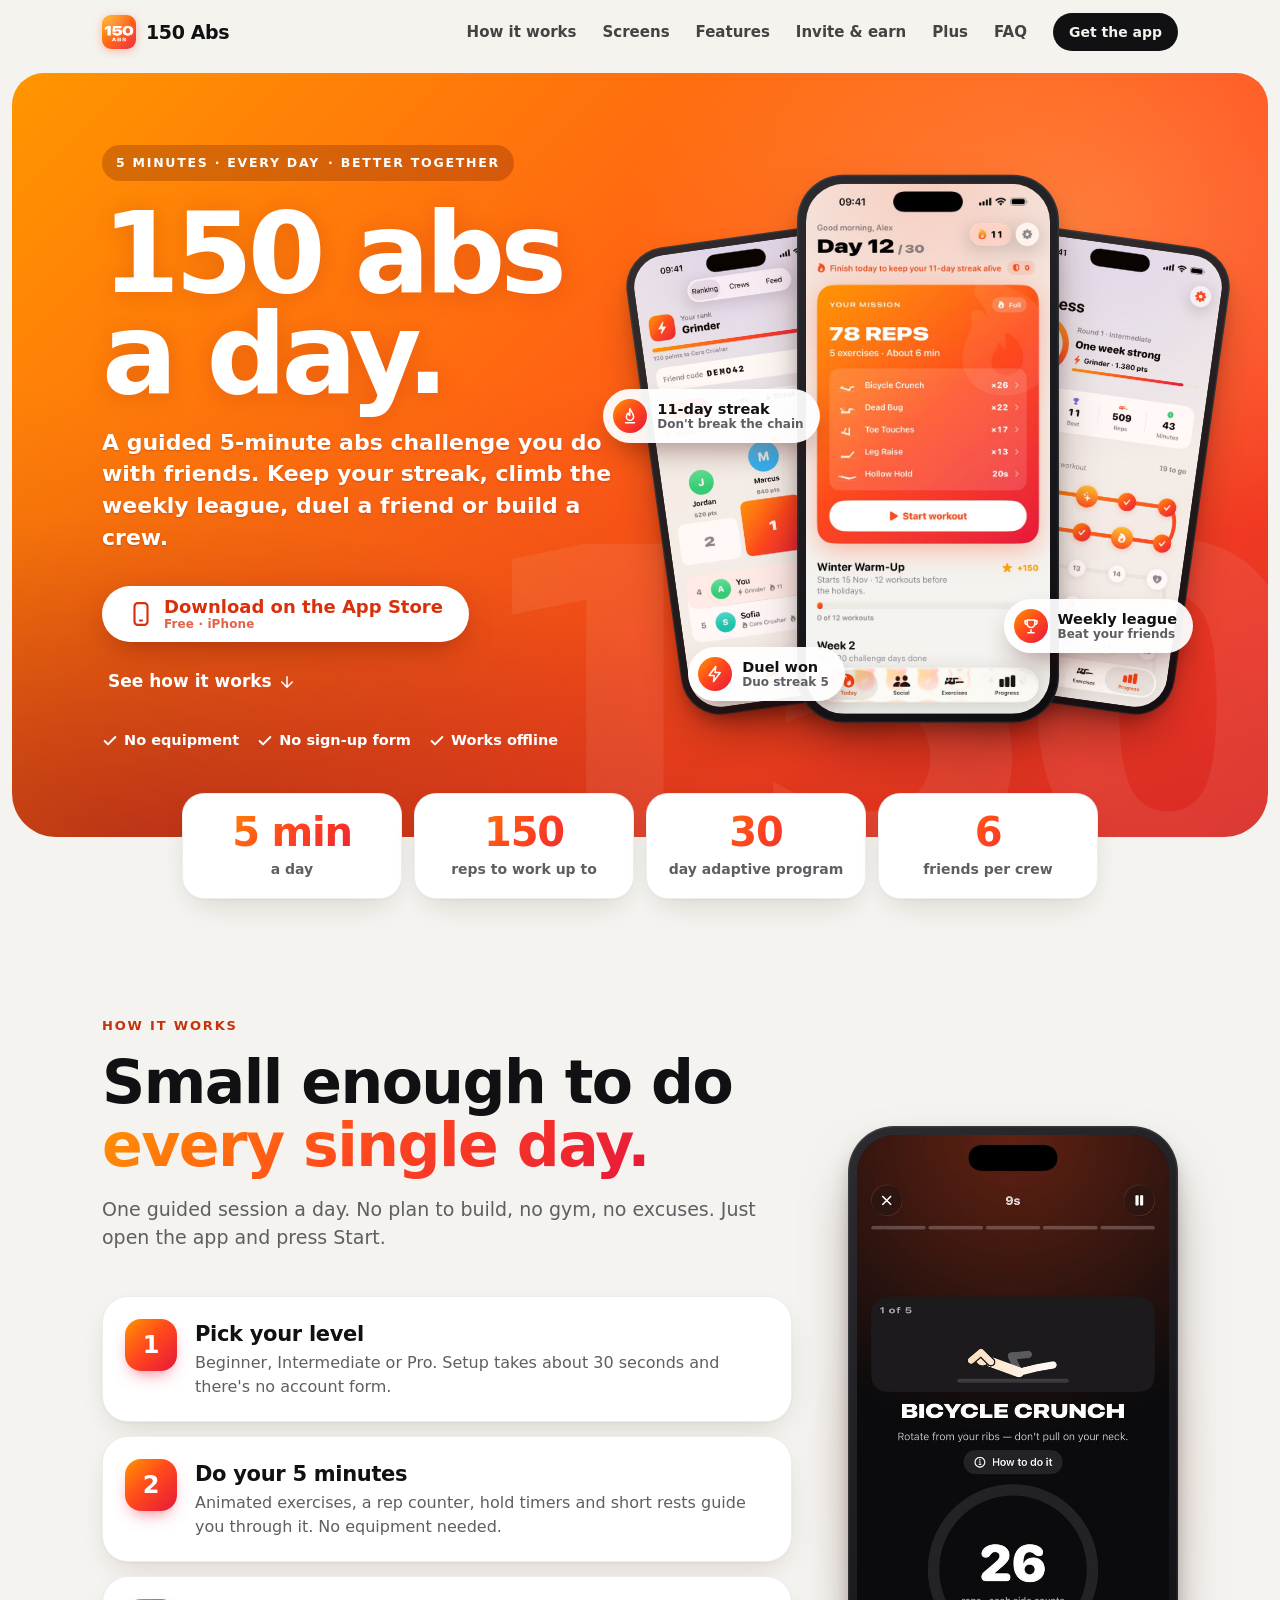
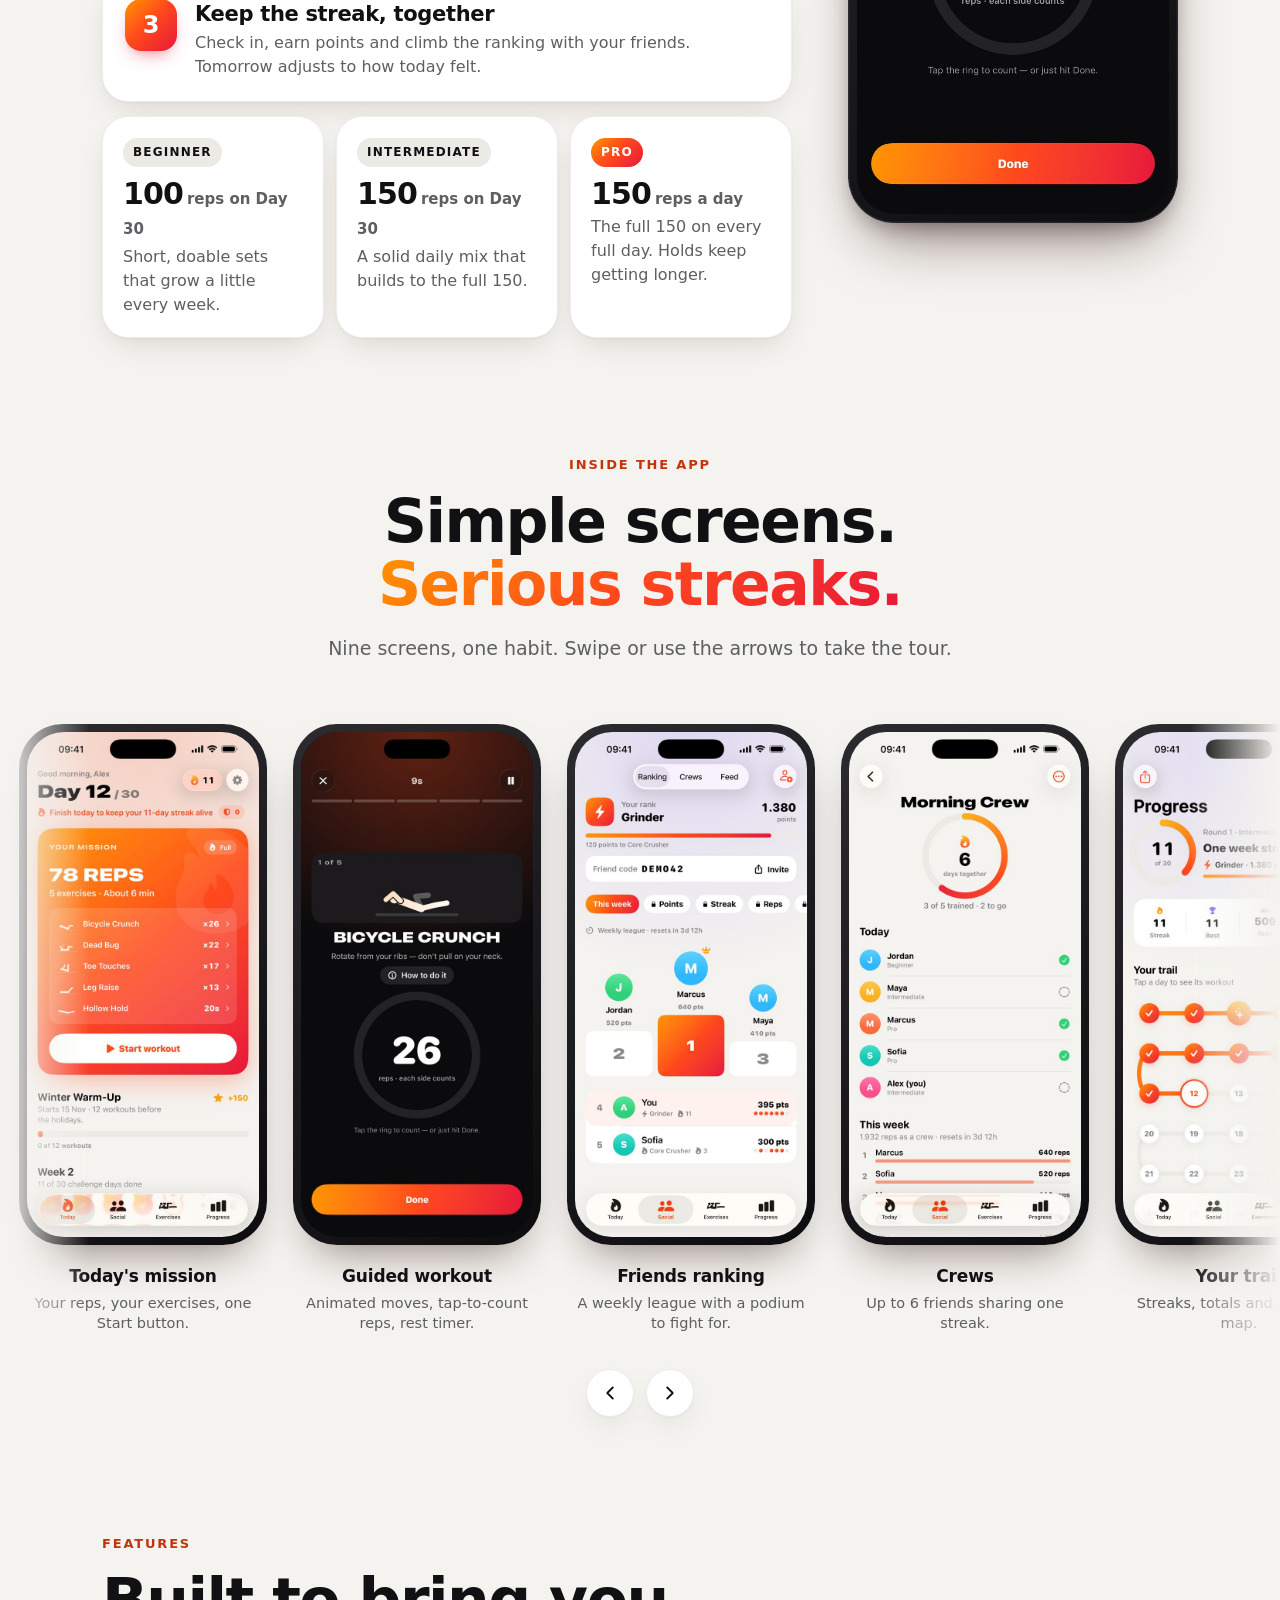
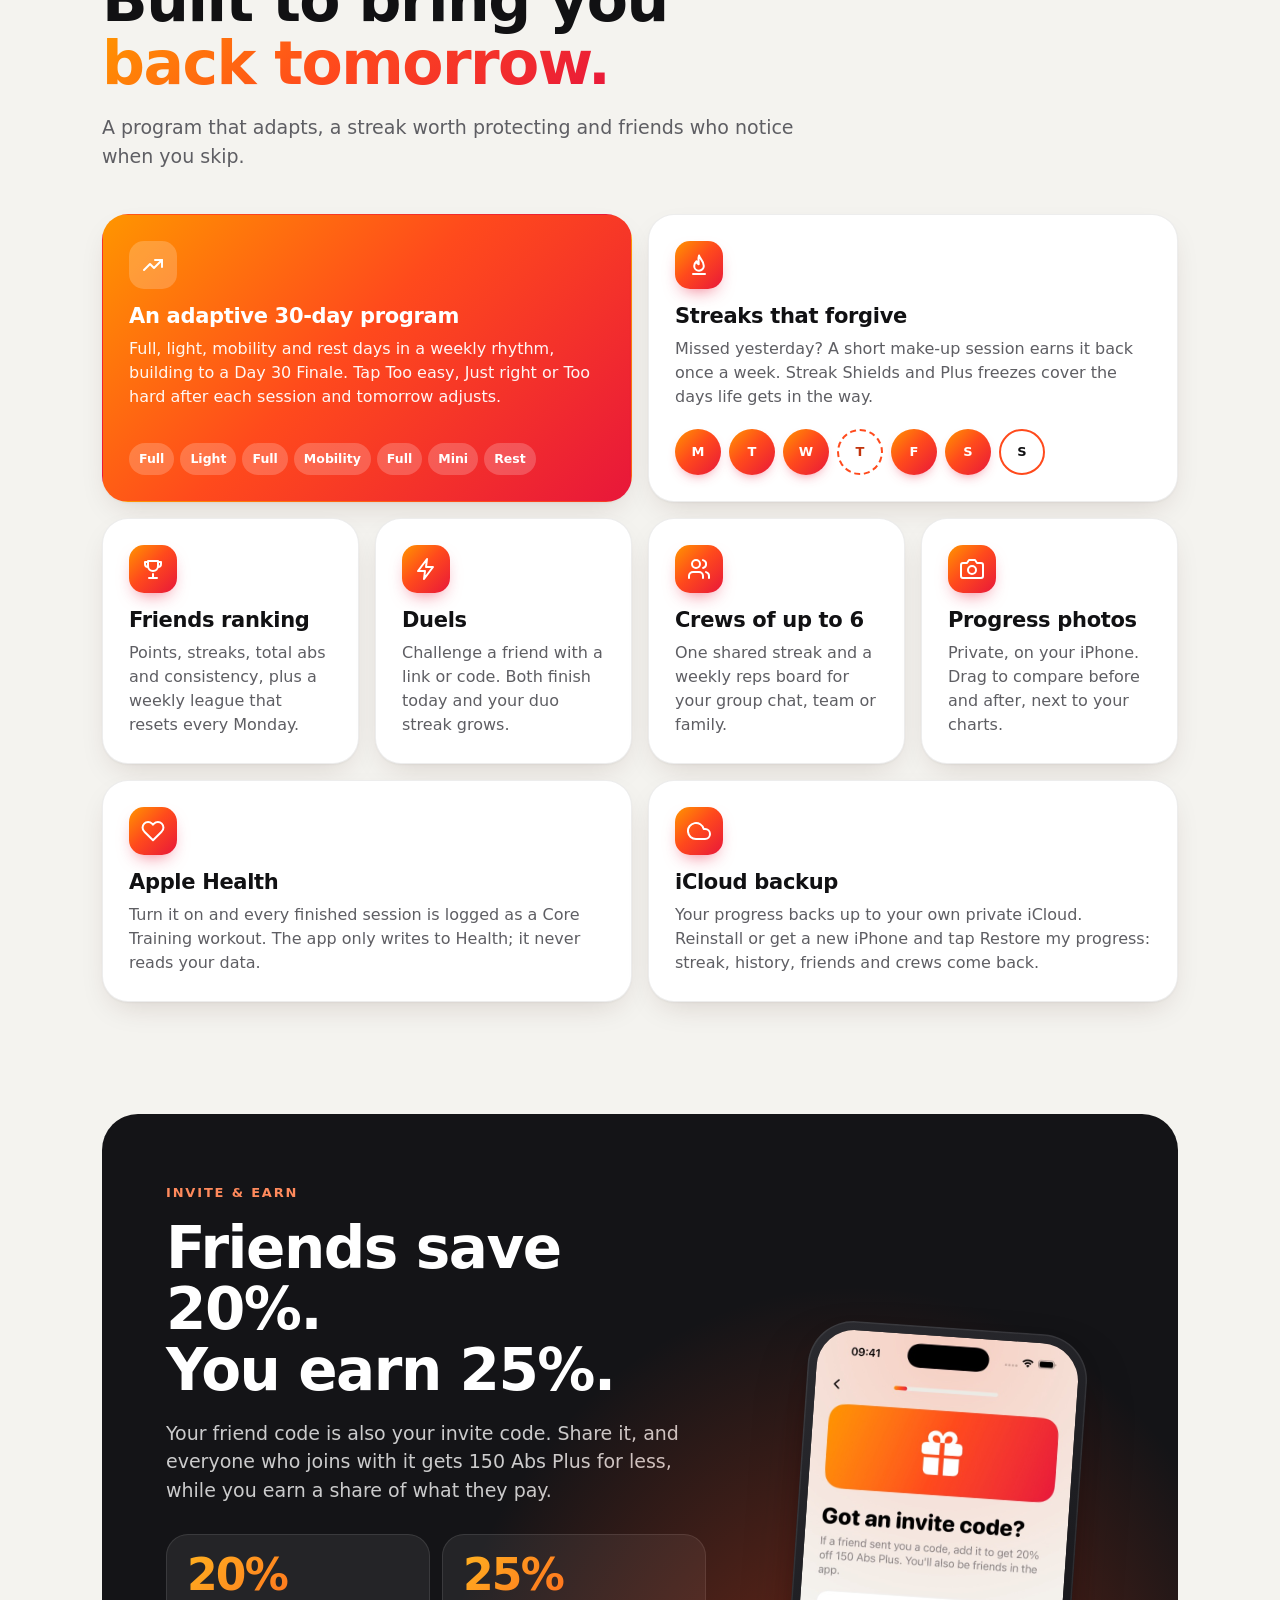
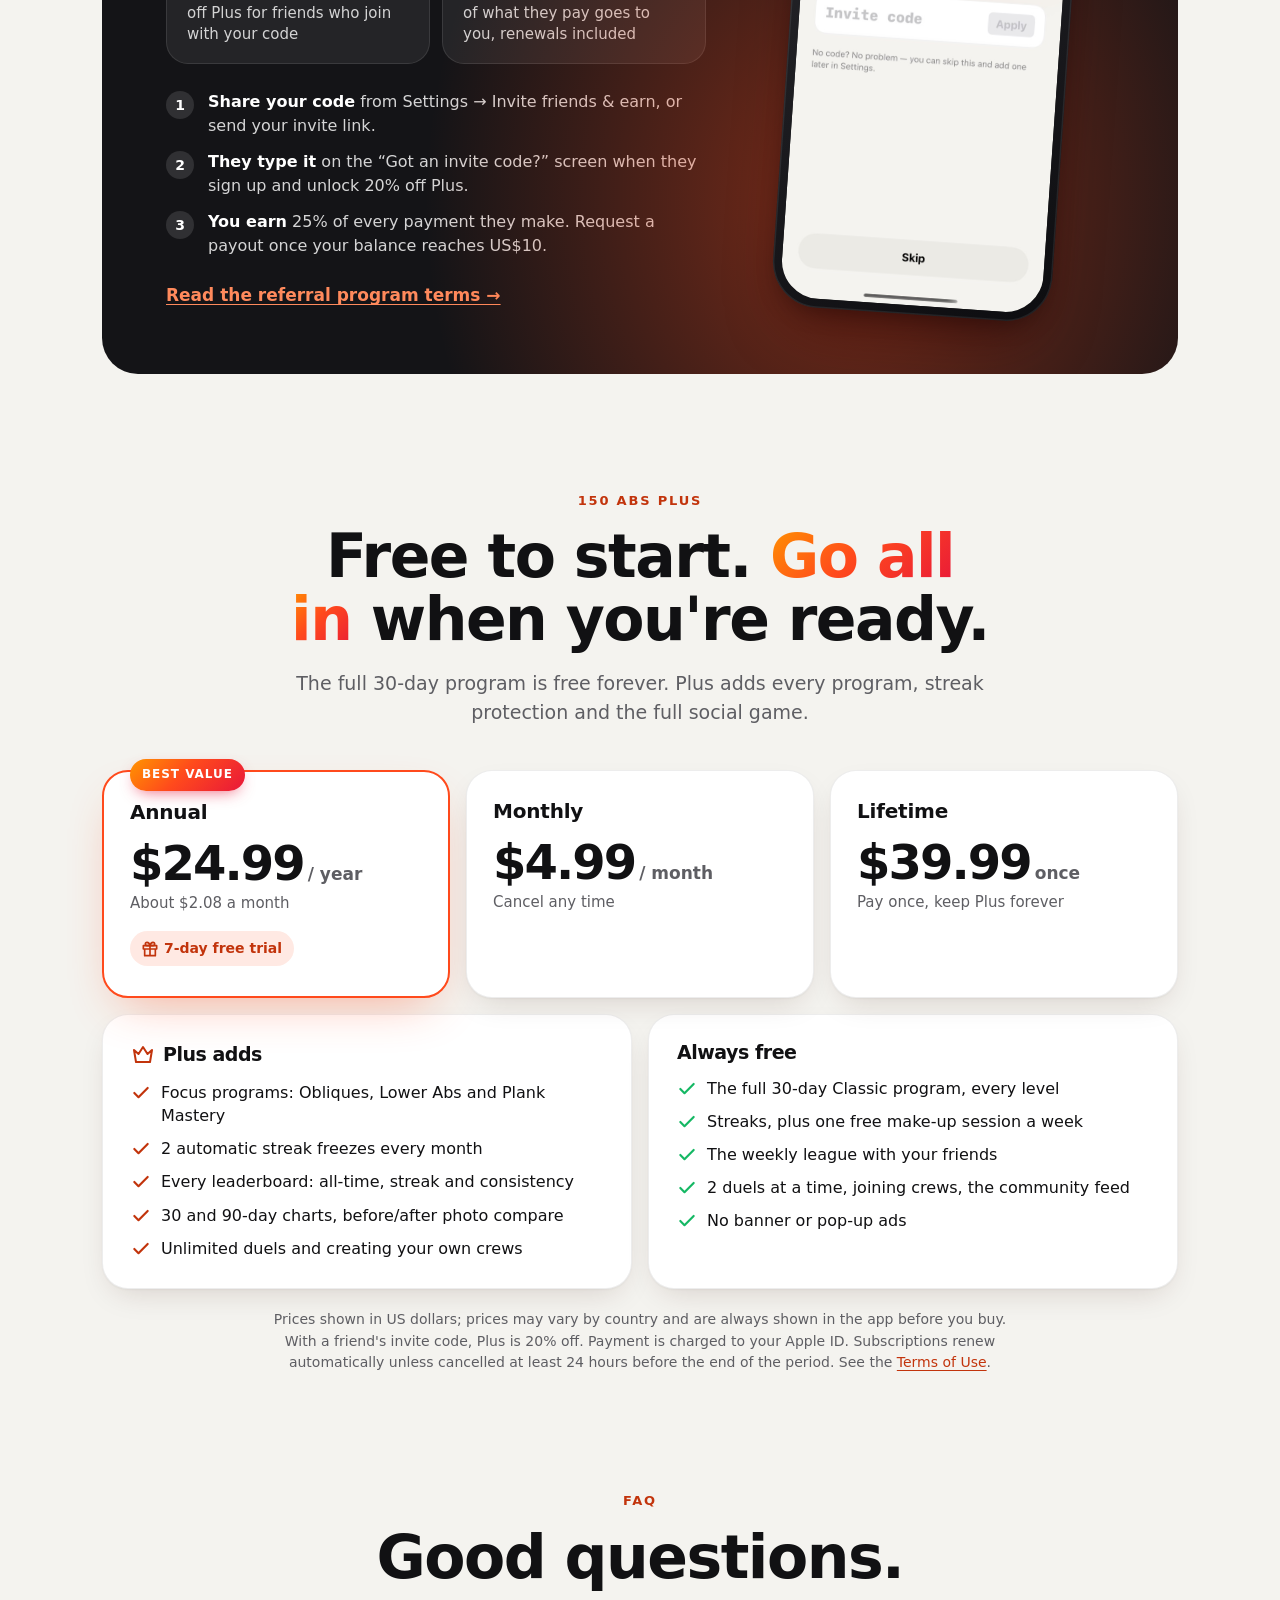
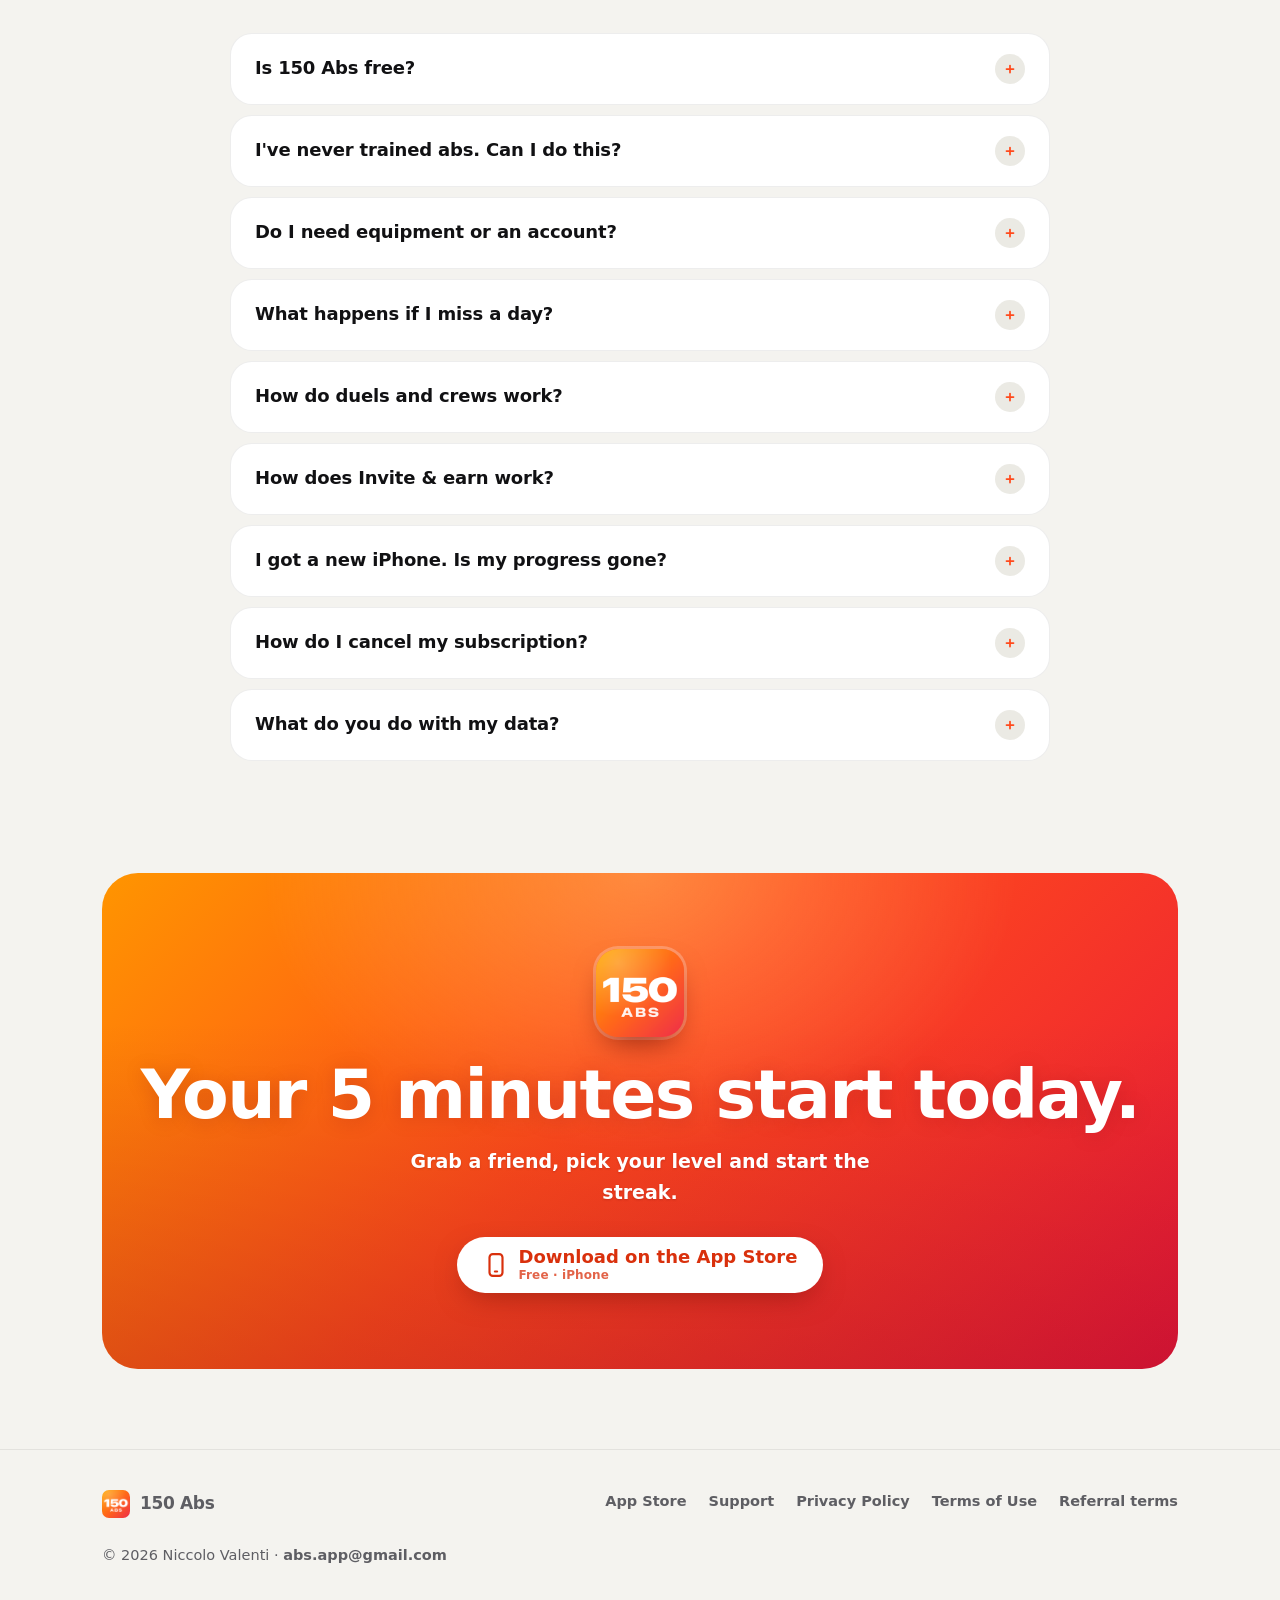
==== commit 90c36e87: "Website: auto-scrolling screens carousel with arrows, 9 fresh app screens, phone menu, accurate hero" ====
--- a/index.html
+++ b/index.html
@@ -42,6 +42,7 @@
   <symbol id="i-check" viewBox="0 0 24 24"><path d="M20 6 9 17l-5-5"/></symbol>
   <symbol id="i-gift" viewBox="0 0 24 24"><path d="M20 12v10H4V12M2 7h20v5H2zM12 22V7"/><path d="M12 7H7.5a2.5 2.5 0 0 1 0-5C11 2 12 7 12 7ZM12 7h4.5a2.5 2.5 0 0 0 0-5C13 2 12 7 12 7Z"/></symbol>
   <symbol id="i-crown" viewBox="0 0 24 24"><path d="m3 7 4.5 4L12 4l4.5 7L21 7l-2 12H5L3 7Z"/></symbol>
+  <symbol id="i-chev" viewBox="0 0 24 24"><path d="m15 18-6-6 6-6"/></symbol>
   <symbol id="i-arrow" viewBox="0 0 24 24"><path d="M12 5v14M5 12l7 7 7-7"/></symbol>
   <symbol id="i-phone" viewBox="0 0 24 24"><rect x="6" y="2" width="12" height="20" rx="3"/><path d="M11 18h2"/></symbol>
 </svg>
@@ -51,11 +52,24 @@
     <a class="brand" href="./" aria-label="150 Abs home"><img src="img/icon.png" alt="" width="34" height="34">150 Abs</a>
     <nav class="nav-links" aria-label="Main">
       <a class="hide-m" href="#how">How it works</a>
+      <a class="hide-m" href="#screens">Screens</a>
       <a class="hide-m" href="#features">Features</a>
       <a class="hide-m" href="#invite">Invite &amp; earn</a>
       <a class="hide-m" href="#plus">Plus</a>
-      <a href="support.html">Support</a>
+      <a class="hide-m" href="#faq">FAQ</a>
       <a class="btn-sm" href="https://apps.apple.com/app/id6832132004">Get the app</a>
+      <details class="menu">
+        <summary aria-label="Menu"><span></span><span></span><span></span></summary>
+        <div class="menu-panel">
+          <a href="#how">How it works</a>
+          <a href="#screens">Screens</a>
+          <a href="#features">Features</a>
+          <a href="#invite">Invite &amp; earn</a>
+          <a href="#plus">Plus</a>
+          <a href="#faq">FAQ</a>
+          <a href="support.html">Support</a>
+        </div>
+      </details>
     </nav>
   </div>
 </header>
@@ -81,11 +95,11 @@
         </p>
       </div>
       <div class="phones" role="img" aria-label="Three iPhone screens from 150 Abs: today's mission of 78 reps, the friends ranking, and the 30-day progress trail">
-        <div class="phone p2"><img src="img/3_ranking.jpg" alt="" width="414" height="900"></div>
-        <div class="phone p3"><img src="img/6_progress.jpg" alt="" width="414" height="900"></div>
-        <div class="phone p1"><img src="img/1_today.jpg" alt="" width="414" height="900" fetchpriority="high"></div>
+        <div class="phone p2"><img src="img/3_ranking.jpg" alt="" width="600" height="1304"></div>
+        <div class="phone p3"><img src="img/6_progress.jpg" alt="" width="600" height="1304"></div>
+        <div class="phone p1"><img src="img/1_today.jpg" alt="" width="600" height="1304" fetchpriority="high"></div>
         <div class="chip c1" aria-hidden="true"><span class="dot"><svg class="ico"><use href="#i-flame"/></svg></span><span><b>11-day streak</b><small>Don't break the chain</small></span></div>
-        <div class="chip c2" aria-hidden="true"><span class="dot"><svg class="ico"><use href="#i-trophy"/></svg></span><span><b>#1 this week</b><small>Weekly league</small></span></div>
+        <div class="chip c2" aria-hidden="true"><span class="dot"><svg class="ico"><use href="#i-trophy"/></svg></span><span><b>Weekly league</b><small>Beat your friends</small></span></div>
         <div class="chip c3" aria-hidden="true"><span class="dot"><svg class="ico"><use href="#i-bolt"/></svg></span><span><b>Duel won</b><small>Duo streak 5</small></span></div>
       </div>
     </div>
@@ -118,7 +132,7 @@
         </div>
       </div>
       <div class="how-phone reveal">
-        <div class="phone"><img src="img/2_workout.jpg" alt="Workout screen: Bicycle Crunch, exercise 1 of 5, with an animated figure and a ring counting 26 reps" width="414" height="900" loading="lazy"></div>
+        <div class="phone"><img src="img/2_workout.jpg" alt="Workout screen: Bicycle Crunch, exercise 1 of 5, with an animated figure and a ring counting 26 reps" width="600" height="1304" loading="lazy"></div>
       </div>
     </div>
   </section>
@@ -127,16 +141,26 @@
     <div class="wrap">
       <div class="section-head center reveal">
         <span class="kicker">Inside the app</span>
-        <h2 id="screens-title">Everything for today, <span class="grad">on one screen.</span></h2>
-      </div>
-    </div>
-    <div class="gallery" tabindex="0" role="region" aria-label="App screenshots, scroll horizontally">
-      <figure><div class="phone"><img src="img/1_today.jpg" alt="Today screen: Day 12 of 30, an 11-day streak and today's mission of 78 reps across 5 exercises, about 6 minutes" width="414" height="900" loading="lazy"></div><figcaption><b>Today's mission</b><span>Your reps, your exercises, one Start button.</span></figcaption></figure>
-      <figure><div class="phone"><img src="img/2_workout.jpg" alt="Guided workout: Bicycle Crunch with a 26-rep counter ring and a Done button" width="414" height="900" loading="lazy"></div><figcaption><b>Guided workout</b><span>Animated moves, tap-to-count reps, rest timer.</span></figcaption></figure>
-      <figure><div class="phone"><img src="img/3_ranking.jpg" alt="Social tab: your rank Grinder with 1,380 points, a friend code and this week's league with Jordan in first place" width="414" height="900" loading="lazy"></div><figcaption><b>Friends ranking</b><span>Points, streaks, reps and a weekly league.</span></figcaption></figure>
-      <figure><div class="phone"><img src="img/6_progress.jpg" alt="Progress screen: day 11 of 30, streak 11, 509 reps, 42 minutes and a winding 30-day trail" width="414" height="900" loading="lazy"></div><figcaption><b>Your trail</b><span>Streaks, totals and a 30-day map of the challenge.</span></figcaption></figure>
-      <figure><div class="phone"><img src="img/5_invite.jpg" alt="Onboarding screen titled Got an invite code? that offers 20% off 150 Abs Plus with a friend's code" width="600" height="1304" loading="lazy"></div><figcaption><b>Invite a friend</b><span>Their code saves them 20% on Plus.</span></figcaption></figure>
-      <figure><div class="phone"><img src="img/7_plus.jpg" alt="150 Abs Plus screen: Go all in, with every program, streak protection, the full ranking and before and after photos" width="600" height="1304" loading="lazy"></div><figcaption><b>150 Abs Plus</b><span>Every program and the full social game.</span></figcaption></figure>
+        <h2 id="screens-title">Simple screens. <span class="grad">Serious streaks.</span></h2>
+        <p>Nine screens, one habit. Swipe or use the arrows to take the tour.</p>
+      </div>
+    </div>
+    <div class="carousel" data-carousel>
+      <div class="gallery" tabindex="0" role="region" aria-label="App screens. Scroll sideways or use the arrows.">
+        <figure><div class="phone"><img src="img/1_today.jpg" alt="Today screen: Day 12 of 30, an 11-day streak and today's mission of 78 reps across 5 exercises, about 6 minutes" width="600" height="1304" loading="lazy"></div><figcaption><b>Today's mission</b><span>Your reps, your exercises, one Start button.</span></figcaption></figure>
+        <figure><div class="phone"><img src="img/2_workout.jpg" alt="Guided workout: Bicycle Crunch with a 26-rep counter ring and a Done button" width="600" height="1304" loading="lazy"></div><figcaption><b>Guided workout</b><span>Animated moves, tap-to-count reps, rest timer.</span></figcaption></figure>
+        <figure><div class="phone"><img src="img/3_ranking.jpg" alt="Ranking: a podium with Marcus first, Jordan second and Maya third, and your place in this week's league" width="600" height="1304" loading="lazy"></div><figcaption><b>Friends ranking</b><span>A weekly league with a podium to fight for.</span></figcaption></figure>
+        <figure><div class="phone"><img src="img/4_crew.jpg" alt="Crew screen: Morning Crew with a 6-day shared streak and who trained today" width="600" height="1304" loading="lazy"></div><figcaption><b>Crews</b><span>Up to 6 friends sharing one streak.</span></figcaption></figure>
+        <figure><div class="phone"><img src="img/6_progress.jpg" alt="Progress screen: day 11 of 30, streak 11, 509 reps and a winding 30-day trail" width="600" height="1304" loading="lazy"></div><figcaption><b>Your trail</b><span>Streaks, totals and a 30-day map.</span></figcaption></figure>
+        <figure><div class="phone"><img src="img/8_programs.jpg" alt="Programs: Classic 150 plus Obliques, Lower Abs and Plank Mastery, at Beginner, Intermediate or Pro" width="600" height="1304" loading="lazy"></div><figcaption><b>Programs</b><span>Beginner to Pro, plus focus programs.</span></figcaption></figure>
+        <figure><div class="phone"><img src="img/9_shields.jpg" alt="Streak Shields: protect your streak on a busy day" width="600" height="1304" loading="lazy"></div><figcaption><b>Streak Shields</b><span>A busy day doesn't break the streak.</span></figcaption></figure>
+        <figure><div class="phone"><img src="img/5_invite.jpg" alt="Onboarding screen titled Got an invite code? that offers 20% off 150 Abs Plus with a friend's code" width="600" height="1304" loading="lazy"></div><figcaption><b>Invite a friend</b><span>Their code saves them 20% on Plus.</span></figcaption></figure>
+        <figure><div class="phone"><img src="img/7_plus.jpg" alt="150 Abs Plus screen: Go all in, with every program, streak protection, the full ranking and a 7-day free trial" width="600" height="1304" loading="lazy"></div><figcaption><b>150 Abs Plus</b><span>Every program and the full social game.</span></figcaption></figure>
+      </div>
+      <div class="car-controls wrap">
+        <button class="car-btn" type="button" data-dir="-1" aria-label="Previous screen"><svg class="ico" aria-hidden="true"><use href="#i-chev"/></svg></button>
+        <button class="car-btn" type="button" data-dir="1" aria-label="Next screen"><svg class="ico flip" aria-hidden="true"><use href="#i-chev"/></svg></button>
+      </div>
     </div>
   </section>
 
--- a/style.css
+++ b/style.css
@@ -134,15 +134,47 @@
 .how-phone{position:relative}
 .how-phone::before{content:"";position:absolute;inset:8% -12%;background:radial-gradient(closest-side,var(--glow),transparent);z-index:-1}
 
-/* Gallery */
-.gallery{display:flex;gap:22px;overflow-x:auto;scroll-snap-type:x mandatory;padding:16px max(22px,calc((100vw - var(--wrap))/2 + 22px)) 28px;scrollbar-width:thin;scrollbar-color:var(--raised) transparent}
-.gallery figure{margin:0;flex:0 0 236px;scroll-snap-align:center}
-.gallery .phone{border-radius:42px;padding:8px;box-shadow:0 20px 40px -18px rgba(40,10,0,.45)}
-.gallery .phone img{border-radius:35px}
-.gallery figcaption{margin-top:16px;text-align:center}
+/* Gallery: a looping carousel that drifts on its own and pauses when touched */
+.carousel{position:relative}
+.gallery{display:flex;gap:26px;overflow-x:auto;overscroll-behavior-x:contain;scroll-snap-type:x mandatory;padding:18px 22px 30px;scrollbar-width:none;cursor:grab;
+  -webkit-mask-image:linear-gradient(90deg,transparent 0,#000 7%,#000 93%,transparent 100%);mask-image:linear-gradient(90deg,transparent 0,#000 7%,#000 93%,transparent 100%)}
+.gallery::-webkit-scrollbar{display:none}
+.gallery.auto,.gallery.dragging{scroll-snap-type:none}
+.gallery.dragging{cursor:grabbing;user-select:none}
+.gallery.dragging img{pointer-events:none}
+.gallery figure{margin:0;flex:0 0 248px;scroll-snap-align:center;transition:transform .35s cubic-bezier(.2,.7,.2,1)}
+.gallery figure:hover{transform:translateY(-6px)}
+.gallery .phone{border-radius:44px;padding:8px;box-shadow:0 24px 44px -20px rgba(40,10,0,.5)}
+.gallery .phone img{border-radius:37px;-webkit-user-drag:none}
+.gallery figcaption{margin-top:18px;text-align:center;padding:0 6px}
 .gallery figcaption b{display:block;font-size:17px;letter-spacing:-.01em}
-.gallery figcaption span{display:block;font-size:14.5px;color:var(--muted);line-height:1.4;margin-top:2px}
+.gallery figcaption span{display:block;font-size:14.5px;color:var(--muted);line-height:1.4;margin-top:3px}
 .gallery:focus-visible{outline-offset:-3px}
+.car-controls{display:flex;justify-content:center;gap:12px;margin-top:6px}
+.car-btn{width:48px;height:48px;border-radius:50%;border:1px solid var(--stroke);background:var(--surface);color:var(--text);display:grid;place-items:center;cursor:pointer;box-shadow:var(--shadow);transition:transform .15s,background .15s}
+.car-btn:hover{transform:scale(1.06)}
+.car-btn:active{transform:scale(.96)}
+.car-btn .ico{width:22px;height:22px}
+.ico.flip{transform:scaleX(-1)}
+@media (max-width:640px){
+  .gallery{gap:18px;padding:14px 16px 26px;-webkit-mask-image:none;mask-image:none}
+  .gallery figure{flex-basis:220px}
+  .gallery .phone{border-radius:40px;padding:7px}
+  .gallery .phone img{border-radius:34px}
+}
+
+/* Menu for phones */
+.menu{display:none;position:relative}
+.menu summary{list-style:none;width:40px;height:40px;border-radius:12px;display:grid;place-content:center;gap:4px;cursor:pointer;background:var(--raised)}
+.menu summary::-webkit-details-marker{display:none}
+.menu summary span{display:block;width:18px;height:2px;border-radius:2px;background:var(--text);transition:transform .2s,opacity .2s}
+.menu[open] summary span:nth-child(1){transform:translateY(6px) rotate(45deg)}
+.menu[open] summary span:nth-child(2){opacity:0}
+.menu[open] summary span:nth-child(3){transform:translateY(-6px) rotate(-45deg)}
+.menu-panel{position:absolute;right:0;top:50px;min-width:210px;background:var(--surface);border:1px solid var(--stroke);border-radius:18px;padding:8px;box-shadow:var(--shadow);display:grid}
+.menu-panel a{padding:12px 14px;border-radius:12px;font-size:16px!important;opacity:1!important}
+.menu-panel a:hover{background:var(--raised)}
+@media (max-width:860px){.menu{display:block}.nav-links{gap:10px}}
 
 /* Features bento */
 .bento{display:grid;grid-template-columns:repeat(4,1fr);gap:16px}
@@ -369,7 +401,7 @@
   .footer .wrap{flex-direction:column}
   .invite-why b{font-size:22px}
 }
-@media (max-width:380px){.nav-links .btn-sm{display:none}}
+@media (max-width:360px){.nav-links .btn-sm{display:none}}
 .doc-hero .doc-nav{max-width:none;margin:26px 0 0;padding:0;gap:8px}
 .doc-hero .doc-nav a{background:rgba(70,0,10,.2);color:#fff;border-color:rgba(255,255,255,.22);font-size:13.5px}
 .doc-hero .doc-nav a:hover{background:rgba(70,0,10,.32);border-color:rgba(255,255,255,.5)}
